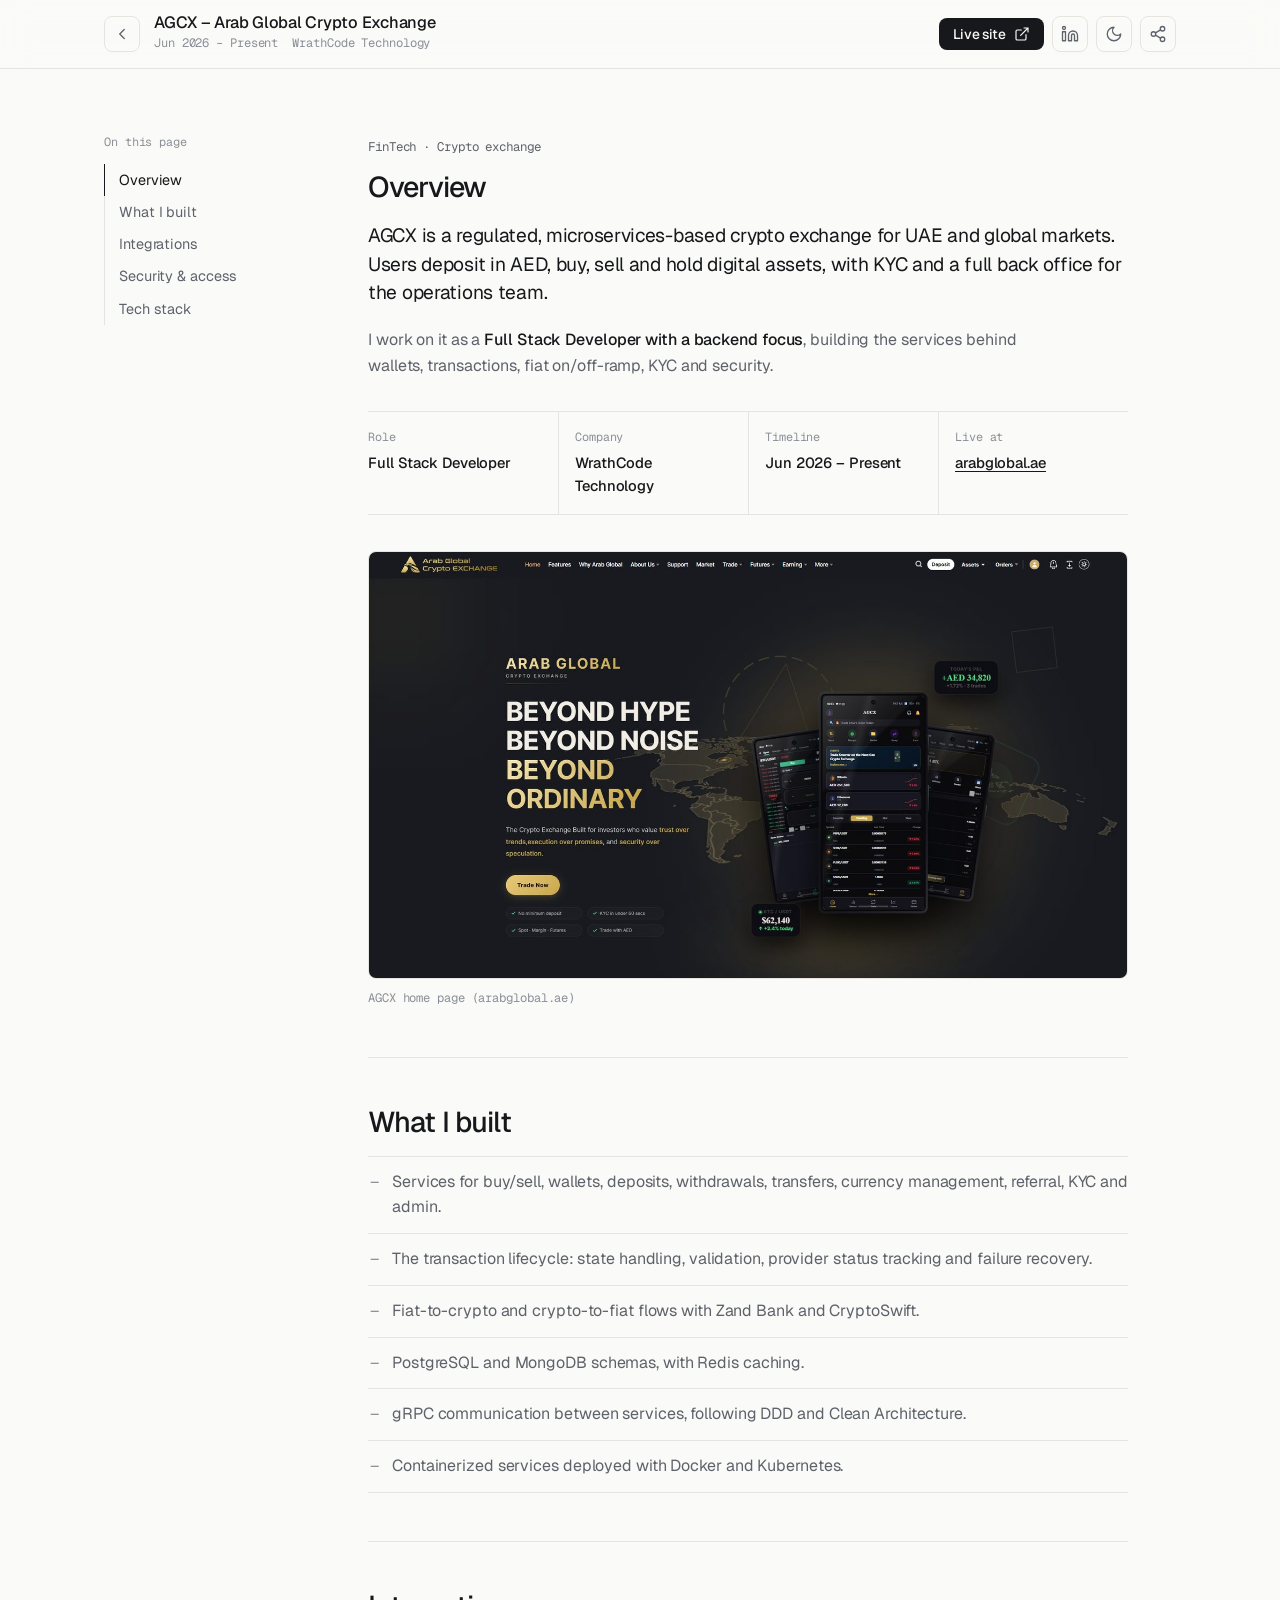
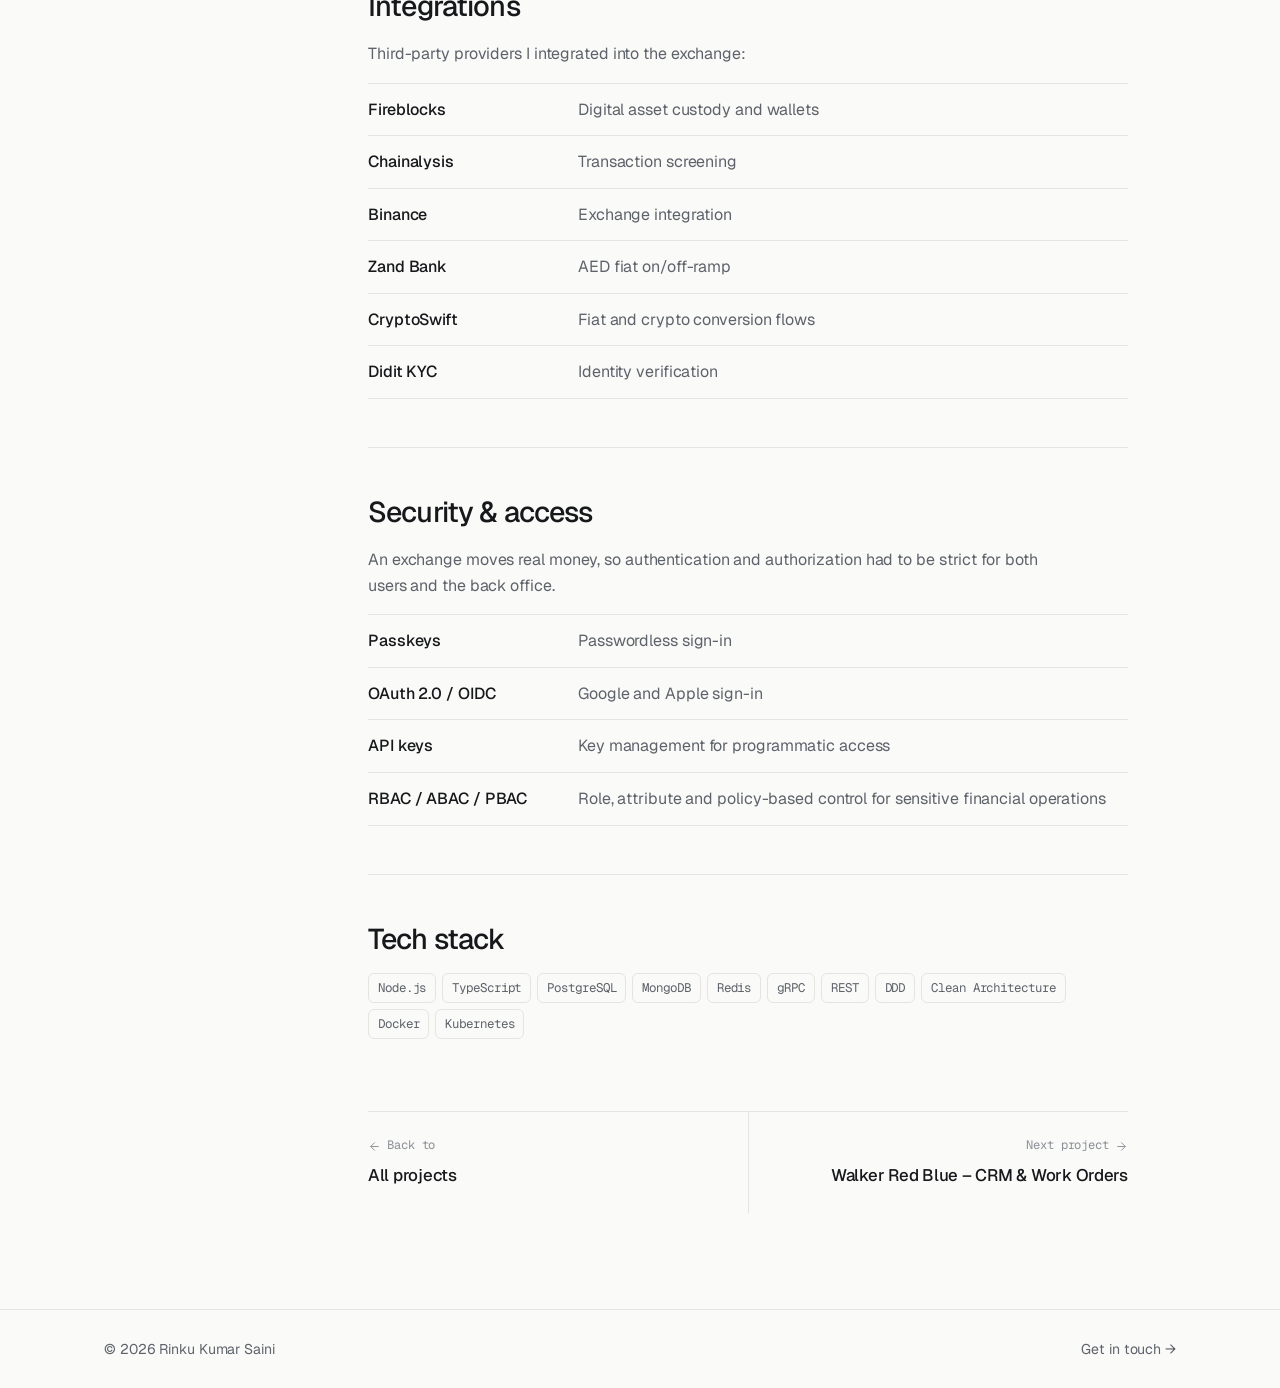
==== projects/agcx.html @ 53727153 "improved the  cards radious" ====
<!doctype html>
<html lang="en">
<head>
  <meta charset="utf-8">
  <meta name="viewport" content="width=device-width, initial-scale=1, viewport-fit=cover">
  <title>AGCX – Arab Global Crypto Exchange | Rinku Kumar Saini</title>
  <meta name="description" content="How Rinku Kumar Saini built the backend for AGCX, a regulated microservices crypto exchange: wallets, transactions, fiat on/off-ramp, KYC, Fireblocks custody and Passkeys auth.">
  <meta name="author" content="Rinku Kumar Saini">
  <link rel="canonical" href="https://mrrinkukumar2004.github.io/projects/agcx.html">
  <meta name="theme-color" content="#0D0E11">
  <meta property="og:type" content="article">
  <meta property="og:title" content="AGCX – Arab Global Crypto Exchange | Rinku Kumar Saini">
  <meta property="og:description" content="Regulated microservices crypto exchange: wallets, transactions, fiat on/off-ramp, KYC and security.">
  <meta property="og:url" content="https://mrrinkukumar2004.github.io/projects/agcx.html">
  <meta property="og:image" content="https://mrrinkukumar2004.github.io/images/agcx.jpg">
  <meta name="twitter:card" content="summary_large_image">

  <link rel="icon" href="data:image/svg+xml,%3Csvg xmlns='http://www.w3.org/2000/svg' viewBox='0 0 64 64'%3E%3Crect width='64' height='64' rx='16' fill='%23070B1A'/%3E%3Ctext x='32' y='42' font-family='Arial' font-weight='800' font-size='26' text-anchor='middle' fill='%235AA2FF'%3ERS%3C/text%3E%3C/svg%3E">
  <link rel="preconnect" href="https://fonts.googleapis.com">
  <link rel="preconnect" href="https://fonts.gstatic.com" crossorigin>
  <link href="https://fonts.googleapis.com/css2?family=Geist:wght@400;500;600&family=Geist+Mono:wght@400;500&family=Instrument+Serif:ital@0;1&display=swap" rel="stylesheet">
  <link rel="stylesheet" href="../css/style.css?v=4">
  <link rel="stylesheet" href="../css/project.css?v=4">
  <script>document.documentElement.classList.add("js");</script>
  <script src="../js/theme.js?v=4"></script>
</head>
<body>
  <svg width="0" height="0" style="position:absolute" aria-hidden="true">
    <defs>
      <symbol id="i-sun" viewBox="0 0 24 24"><circle cx="12" cy="12" r="4"/><path d="M12 2v2M12 20v2M4.93 4.93l1.41 1.41M17.66 17.66l1.41 1.41M2 12h2M20 12h2M6.34 17.66l-1.41 1.41M19.07 4.93l-1.41 1.41"/></symbol>
      <symbol id="i-moon" viewBox="0 0 24 24"><path d="M12 3a6 6 0 0 0 9 9 9 9 0 1 1-9-9Z"/></symbol>
      <symbol id="i-back" viewBox="0 0 24 24"><path d="m15 18-6-6 6-6"/></symbol>
      <symbol id="i-linkedin" viewBox="0 0 24 24"><path d="M16 8a6 6 0 0 1 6 6v7h-4v-7a2 2 0 0 0-4 0v7h-4v-7a6 6 0 0 1 6-6z"/><rect x="2" y="9" width="4" height="12"/><circle cx="4" cy="4" r="2"/></symbol>
      <symbol id="i-share" viewBox="0 0 24 24"><circle cx="18" cy="5" r="3"/><circle cx="6" cy="12" r="3"/><circle cx="18" cy="19" r="3"/><path d="m8.59 13.51 6.83 3.98M15.41 6.51l-6.82 3.98"/></symbol>
      <symbol id="i-external" viewBox="0 0 24 24"><path d="M15 3h6v6M10 14 21 3M18 13v6a2 2 0 0 1-2 2H5a2 2 0 0 1-2-2V8a2 2 0 0 1 2-2h6"/></symbol>
      <symbol id="i-calendar" viewBox="0 0 24 24"><rect x="3" y="4" width="18" height="18" rx="2"/><path d="M16 2v4M8 2v4M3 10h18"/></symbol>
      <symbol id="i-briefcase" viewBox="0 0 24 24"><rect x="2" y="7" width="20" height="14" rx="2"/><path d="M16 21V5a2 2 0 0 0-2-2h-4a2 2 0 0 0-2 2v16"/></symbol>
      <symbol id="i-check" viewBox="0 0 24 24"><circle cx="12" cy="12" r="10"/><path d="m8 12 3 3 5-6"/></symbol>
      <symbol id="i-arrow" viewBox="0 0 24 24"><path d="M5 12h14M12 5l7 7-7 7"/></symbol>
      <symbol id="i-x" viewBox="0 0 24 24"><path d="M18 6 6 18M6 6l12 12"/></symbol>
    </defs>
  </svg>

  <header class="pd-header">
    <div class="container pd-bar">
      <a class="pd-back" href="../index.html#projects" aria-label="Back to all projects"><svg class="ic"><use href="#i-back"/></svg></a>
      <div class="pd-heading">
        <h1>AGCX – Arab Global Crypto Exchange</h1>
        <p><span><svg class="ic"><use href="#i-calendar"/></svg>Jun 2026 – Present</span><span class="pd-loc"><svg class="ic"><use href="#i-briefcase"/></svg>WrathCode Technology</span></p>
      </div>
      <div class="pd-actions">
        <a class="btn btn-primary btn-sm pd-live" href="https://arabglobal.ae" target="_blank" rel="noopener">Live site <svg class="ic"><use href="#i-external"/></svg></a>
        <a class="pd-round li" href="https://www.linkedin.com/sharing/share-offsite/?url=https%3A%2F%2Fmrrinkukumar2004.github.io%2Fprojects%2Fagcx.html" target="_blank" rel="noopener" aria-label="Share on LinkedIn"><svg class="ic"><use href="#i-linkedin"/></svg></a>
        <button class="theme-btn" type="button" aria-label="Switch theme"><svg class="ic i-sun"><use href="#i-sun"/></svg><svg class="ic i-moon"><use href="#i-moon"/></svg></button>
        <button class="pd-round sh" id="share" aria-label="Share this project"><svg class="ic"><use href="#i-share"/></svg></button>
      </div>
    </div>
  </header>

  <div class="container pd-layout">
    <nav class="toc" aria-label="On this page">
      <p>On this page</p>
      <ol>
        <li><a href="#overview" class="active">Overview</a></li>
        <li><a href="#built">What I built</a></li>
        <li><a href="#integrations">Integrations</a></li>
        <li><a href="#security">Security &amp; access</a></li>
        <li><a href="#stack">Tech stack</a></li>
      </ol>
    </nav>

    <main class="pd-main">
      <section class="pd-card reveal" id="overview">
        <p class="eyebrow"><span class="eyebrow-line"></span>FinTech · Crypto exchange</p>
        <h2>Overview</h2>
        <p class="pd-lead">AGCX is a regulated, microservices-based crypto exchange for UAE and global markets. Users deposit in AED, buy, sell and hold digital assets, with KYC and a full back office for the operations team.</p>
        <p>I work on it as a <strong>Full Stack Developer with a backend focus</strong>, building the services behind wallets, transactions, fiat on/off-ramp, KYC and security.</p>
        <ul class="facts">
          <li><span>Role</span><strong>Full Stack Developer</strong></li>
          <li><span>Company</span><strong>WrathCode Technology</strong></li>
          <li><span>Timeline</span><strong>Jun 2026 – Present</strong></li>
          <li><span>Live at</span><strong><a href="https://arabglobal.ae" target="_blank" rel="noopener">arabglobal.ae</a></strong></li>
        </ul>
        <div class="gallery">
          <figure>
            <button class="shot-btn" aria-label="Enlarge screenshot"><img src="../images/agcx.jpg" alt="AGCX crypto exchange home page" loading="lazy"></button>
            <figcaption>AGCX home page (arabglobal.ae)</figcaption>
          </figure>
        </div>
      </section>

      <section class="pd-card reveal" id="built">
        <h2>What I built</h2>
        <ul class="checks">
          <li><svg class="ic"><use href="#i-check"/></svg>Services for buy/sell, wallets, deposits, withdrawals, transfers, currency management, referral, KYC and admin.</li>
          <li><svg class="ic"><use href="#i-check"/></svg>The transaction lifecycle: state handling, validation, provider status tracking and failure recovery.</li>
          <li><svg class="ic"><use href="#i-check"/></svg>Fiat-to-crypto and crypto-to-fiat flows with Zand Bank and CryptoSwift.</li>
          <li><svg class="ic"><use href="#i-check"/></svg>PostgreSQL and MongoDB schemas, with Redis caching.</li>
          <li><svg class="ic"><use href="#i-check"/></svg>gRPC communication between services, following DDD and Clean Architecture.</li>
          <li><svg class="ic"><use href="#i-check"/></svg>Containerized services deployed with Docker and Kubernetes.</li>
        </ul>
      </section>

      <section class="pd-card reveal" id="integrations">
        <h2>Integrations</h2>
        <p>Third-party providers I integrated into the exchange:</p>
        <ul class="tiles">
          <li><strong>Fireblocks</strong><span>Digital asset custody and wallets</span></li>
          <li><strong>Chainalysis</strong><span>Transaction screening</span></li>
          <li><strong>Binance</strong><span>Exchange integration</span></li>
          <li><strong>Zand Bank</strong><span>AED fiat on/off-ramp</span></li>
          <li><strong>CryptoSwift</strong><span>Fiat and crypto conversion flows</span></li>
          <li><strong>Didit KYC</strong><span>Identity verification</span></li>
        </ul>
      </section>

      <section class="pd-card reveal" id="security">
        <h2>Security &amp; access</h2>
        <p>An exchange moves real money, so authentication and authorization had to be strict for both users and the back office.</p>
        <ul class="tiles">
          <li><strong>Passkeys</strong><span>Passwordless sign-in</span></li>
          <li><strong>OAuth 2.0 / OIDC</strong><span>Google and Apple sign-in</span></li>
          <li><strong>API keys</strong><span>Key management for programmatic access</span></li>
          <li><strong>RBAC / ABAC / PBAC</strong><span>Role, attribute and policy-based control for sensitive financial operations</span></li>
        </ul>
      </section>

      <section class="pd-card reveal" id="stack">
        <h2>Tech stack</h2>
        <ul class="tags"><li>Node.js</li><li>TypeScript</li><li>PostgreSQL</li><li>MongoDB</li><li>Redis</li><li>gRPC</li><li>REST</li><li>DDD</li><li>Clean Architecture</li><li>Docker</li><li>Kubernetes</li></ul>
      </section>

      <nav class="pd-nav reveal" aria-label="More projects">
        <a href="../index.html#projects"><span><svg class="ic flip"><use href="#i-arrow"/></svg>Back to</span><strong>All projects</strong></a>
        <a class="next" href="walker.html"><span>Next project<svg class="ic"><use href="#i-arrow"/></svg></span><strong>Walker Red Blue – CRM &amp; Work Orders</strong></a>
      </nav>
    </main>
  </div>

  <footer class="pd-footer">
    <div class="container">
      <p>© <span id="year">2026</span> Rinku Kumar Saini</p>
      <a href="../index.html#contact">Get in touch →</a>
    </div>
  </footer>

  <dialog class="lightbox" id="lightbox" aria-label="Screenshot">
    <button class="m-close" id="lb-close" aria-label="Close"><svg class="ic"><use href="#i-x"/></svg></button>
    <img alt="">
    <p></p>
  </dialog>
  <div class="toast" role="status" aria-live="polite"></div>

  <script src="../js/project.js?v=4" defer></script>
</body>
</html>
---- css/style.css ----
/* Rinku Kumar Saini – portfolio styles (dark default, light via data-theme) */
:root {
  /* Palette – dark */
  --bg: #0D0E11;
  --bg-2: #111317;
  --surface: #15171C;
  --surface-2: #1B1E24;
  --line: #24272E;
  --line-strong: #353943;
  --text: #ECEDEF;
  --text-strong: #FFFFFF;
  --muted: #9A9EA8;
  --faint: #6C717C;
  --accent: #8FB0FF;
  --accent-2: var(--accent);
  --accent-glow: rgba(143, 176, 255, 0.18);
  --ok: #4ADE80;
  --placeholder: #5D626C;
  --header-bg: rgba(13, 14, 17, 0.78);
  --menu-bg: rgba(13, 14, 17, 0.97);
  --shadow: rgba(0, 0, 0, 0.45);

  /* Aliases used by the project pages */
  --card-bg: var(--surface);
  --glass: var(--surface);
  --soft: rgba(255, 255, 255, 0.025);

  /* Type */
  --font: "Geist", "Segoe UI", system-ui, -apple-system, Arial, sans-serif;
  --mono: "Geist Mono", ui-monospace, "SFMono-Regular", Consolas, monospace;
  --serif: "Instrument Serif", Georgia, "Times New Roman", serif;

  /* Shape + layout */
  --radius: 8px;
  --radius-sm: 6px;
  --container: 1120px;
  --header-h: 64px;
  --ease: cubic-bezier(.2, .7, .2, 1);
  color-scheme: dark;
}

:root[data-theme="light"] {
  --bg: #FAFAF8;
  --bg-2: #F4F4F1;
  --surface: #FFFFFF;
  --surface-2: #F3F3EF;
  --line: #E6E4DE;
  --line-strong: #D3D0C8;
  --text: #17181B;
  --text-strong: #000000;
  --muted: #5E626A;
  --faint: #8B8F97;
  --accent: #2448D8;
  --accent-glow: rgba(36, 72, 216, 0.14);
  --ok: #15803D;
  --placeholder: #A3A6AD;
  --header-bg: rgba(250, 250, 248, 0.82);
  --menu-bg: rgba(250, 250, 248, 0.98);
  --shadow: rgba(23, 24, 27, 0.08);
  --soft: rgba(23, 24, 27, 0.025);
  color-scheme: light;
}

/* ---------- Base ---------- */
*, *::before, *::after { box-sizing: border-box; }
html { scroll-behavior: smooth; scroll-padding-top: calc(var(--header-h) + 16px); -webkit-text-size-adjust: 100%; }
body {
  margin: 0; background: var(--bg); color: var(--text);
  font-family: var(--font); font-size: 16px; line-height: 1.6; letter-spacing: -0.006em;
  -webkit-font-smoothing: antialiased; -moz-osx-font-smoothing: grayscale;
  overflow-x: hidden;
}
::selection { background: var(--accent); color: var(--bg); }
img { max-width: 100%; display: block; }
a { color: inherit; text-decoration: none; }
p { margin: 0 0 1em; }
h1, h2, h3 { margin: 0; font-weight: 500; line-height: 1.15; letter-spacing: -0.025em; text-wrap: balance; }
ul, ol, dl, dd { margin: 0; padding: 0; list-style: none; }
button { font: inherit; color: inherit; }
:focus-visible { outline: 2px solid var(--accent); outline-offset: 3px; border-radius: 4px; }

.container { width: 100%; max-width: var(--container); margin-inline: auto; padding-inline: 24px; }
.ic { width: 18px; height: 18px; fill: none; stroke: currentColor; stroke-width: 1.75; stroke-linecap: round; stroke-linejoin: round; flex: none; }
.muted { color: var(--muted); }

.skip { position: absolute; left: -999px; top: 10px; z-index: 100; background: var(--text); color: var(--bg); padding: 8px 14px; border-radius: 8px; }
.skip:focus { left: 12px; }

/* Smooth colour crossfade while switching themes (class added briefly by theme.js) */
html.theme-anim, html.theme-anim *, html.theme-anim *::before, html.theme-anim *::after {
  transition: background-color .3s ease, border-color .3s ease, color .3s ease, fill .3s ease !important;
}

/* ---------- Buttons & links ---------- */
.btn {
  display: inline-flex; align-items: center; justify-content: center; gap: 8px;
  padding: 11px 18px; border-radius: var(--radius-sm); font-weight: 500; font-size: 0.94rem; line-height: 1.2;
  border: 1px solid transparent; cursor: pointer; transition: background .2s, border-color .2s, color .2s, transform .2s;
}
.btn .ic { width: 16px; height: 16px; transition: transform .25s var(--ease); }
.btn:hover .ic { transform: translateX(3px); }
.btn:active { transform: translateY(1px); }
.btn-primary { background: var(--text); color: var(--bg); }
.btn-primary:hover { background: var(--accent); color: var(--bg); }
:root[data-theme="light"] .btn-primary:hover { color: #fff; }
.btn-outline { border-color: var(--line-strong); color: var(--text); background: transparent; }
.btn-outline:hover { border-color: var(--text); }
.btn-ghost { border-color: var(--line); color: var(--muted); background: transparent; }
.btn-ghost:hover { color: var(--text); border-color: var(--line-strong); }
.btn-sm { padding: 7px 13px; font-size: 0.86rem; border-radius: 8px; }
.btn-block { width: 100%; }

/* Underlined text link with an arrow that nudges on hover */
.link-arrow, .link-plain {
  display: inline-flex; align-items: baseline; gap: 6px; font-weight: 500;
  background: linear-gradient(currentColor, currentColor) no-repeat 0 100% / 100% 1px;
  padding-bottom: 2px; transition: color .2s, background-size .3s var(--ease);
}
.link-arrow span, .link-plain span { display: inline-block; transition: transform .25s var(--ease); }
.link-arrow:hover { color: var(--accent); }
.link-arrow:hover span { transform: translateX(3px); }
.link-plain { color: var(--muted); background-size: 0 1px; }
.link-plain:hover { color: var(--text); background-size: 100% 1px; }
.link-plain:hover span { transform: translate(2px, -2px); }

/* ---------- Header ---------- */
.header {
  position: fixed; inset: 0 0 auto 0; z-index: 50;
  padding-top: env(safe-area-inset-top, 0px);
  background: transparent; border-bottom: 1px solid transparent;
  transition: background .3s, border-color .3s;
}
.header.scrolled { background: var(--header-bg); backdrop-filter: saturate(1.4) blur(14px); -webkit-backdrop-filter: saturate(1.4) blur(14px); border-bottom-color: var(--line); }
.nav { height: var(--header-h); display: flex; align-items: center; gap: 20px; }
.logo { display: flex; align-items: center; gap: 10px; margin-right: auto; font-weight: 500; font-size: 0.98rem; letter-spacing: -0.01em; }
.logo-mark {
  display: grid; place-items: center; height: 26px; padding: 0 7px; border-radius: 6px;
  font-family: var(--mono); font-size: 0.76rem; font-weight: 500; letter-spacing: 0;
  color: var(--bg); background: var(--text);
}
.nav-links { display: flex; gap: 2px; }
.nav-links a { display: block; padding: 6px 12px; border-radius: 8px; font-size: 0.92rem; color: var(--muted); transition: color .2s, background .2s; }
.nav-links a:hover { color: var(--text); }
.nav-links a.active { color: var(--text); background: var(--surface-2); }
.menu-btn { display: none; background: none; border: 1px solid var(--line); border-radius: 8px; width: 38px; height: 38px; place-items: center; cursor: pointer; }
.menu-btn .ic { width: 20px; height: 20px; }

/* Theme toggle */
.theme-btn {
  position: relative; width: 36px; height: 36px; flex: none; border-radius: 8px; display: grid; place-items: center; cursor: pointer;
  border: 1px solid var(--line); background: transparent; color: var(--muted); overflow: hidden; transition: color .2s, border-color .2s;
}
.theme-btn:hover { color: var(--text); border-color: var(--line-strong); }
.theme-btn .ic { position: absolute; width: 18px; height: 18px; transition: transform .45s var(--ease), opacity .25s; }
.theme-btn .i-moon { transform: rotate(-90deg) scale(.5); opacity: 0; }
:root[data-theme="light"] .theme-btn .i-sun { transform: rotate(90deg) scale(.5); opacity: 0; }
:root[data-theme="light"] .theme-btn .i-moon { transform: none; opacity: 1; }

/* ---------- Hero ---------- */
.hero { padding-top: calc(var(--header-h) + 88px); padding-bottom: 88px; }
.hero-grid { display: grid; grid-template-columns: minmax(0, 1fr) 340px; gap: 72px; align-items: center; }
.kicker { display: inline-flex; align-items: center; gap: 10px; margin-bottom: 28px; font-family: var(--mono); font-size: 0.8rem; color: var(--muted); letter-spacing: 0; }
.hero-title {
  font-size: clamp(2.3rem, 1.3rem + 3.4vw, 4.1rem); font-weight: 500; line-height: 1.04; letter-spacing: -0.04em;
  max-width: 17ch; margin-bottom: 28px;
}
.hero-title em { font-family: var(--serif); font-style: italic; font-weight: 400; letter-spacing: -0.01em; color: var(--accent); }
.intro { color: var(--muted); max-width: 52ch; font-size: 1.08rem; line-height: 1.6; margin-bottom: 36px; }
.actions { display: flex; flex-wrap: wrap; align-items: center; gap: 14px 28px; }

.portrait { margin: 0 12px 0 0; }
.portrait-media { position: relative; isolation: isolate; }
/* Offset outline behind the photo */
.portrait-media::before {
  content: ""; position: absolute; z-index: -1; top: 14px; left: 14px; right: -12px; bottom: -12px;
  border: 1px solid var(--line-strong); border-radius: calc(var(--radius) + 2px);
  transition: transform .6s var(--ease);
}
.portrait:hover .portrait-media::before { transform: translate(4px, 4px); }
.portrait-frame { position: relative; aspect-ratio: 4 / 5; border-radius: var(--radius); overflow: hidden; background: var(--surface-2); box-shadow: 0 24px 48px -28px var(--shadow); }
.portrait-frame::after { content: ""; position: absolute; inset: 0; border-radius: inherit; box-shadow: inset 0 0 0 1px rgba(255, 255, 255, 0.08); pointer-events: none; }
.portrait-frame img { width: 100%; height: 100%; object-fit: cover; object-position: 50% 18%; filter: saturate(0.78) contrast(1.04); transition: filter .6s var(--ease), transform 1.2s var(--ease); }
.portrait:hover .portrait-frame img { filter: saturate(1) contrast(1.02); transform: scale(1.02); }
.portrait-tag {
  position: absolute; left: 12px; right: 12px; bottom: 12px; z-index: 1;
  display: flex; justify-content: space-between; align-items: baseline; gap: 12px; padding: 10px 14px; border-radius: 6px;
  background: rgba(13, 14, 17, 0.55); backdrop-filter: blur(10px); -webkit-backdrop-filter: blur(10px);
  color: #fff; font-size: 0.86rem; border: 1px solid rgba(255, 255, 255, 0.1);
}
.portrait-tag strong { font-weight: 500; white-space: nowrap; }
.portrait-tag span { font-family: var(--mono); font-size: 0.72rem; color: rgba(255, 255, 255, 0.7); white-space: nowrap; }
.portrait figcaption { display: flex; align-items: baseline; gap: 10px; margin-top: 26px; font-size: 0.86rem; color: var(--muted); }
.portrait figcaption span { font-family: var(--mono); font-size: 0.72rem; color: var(--ok); padding: 1px 6px; border: 1px solid currentColor; border-radius: 5px; }
.photo-fallback { display: none; }
.portrait-frame.no-img .photo-fallback { display: grid; place-items: center; position: absolute; inset: 0; font-family: var(--mono); font-size: 2.2rem; color: var(--faint); }

.live-dot { position: relative; width: 7px; height: 7px; border-radius: 50%; background: var(--ok); flex: none; }
.live-dot::after { content: ""; position: absolute; inset: -3px; border-radius: 50%; border: 1px solid var(--ok); opacity: 0; animation: ping 2.4s var(--ease) infinite; }
@keyframes ping { 0% { transform: scale(.6); opacity: .7; } 80%, 100% { transform: scale(1.6); opacity: 0; } }

.facts-row { display: grid; grid-template-columns: repeat(4, 1fr); margin-top: 88px; border-top: 1px solid var(--line); }
.facts-row > div { padding: 22px 24px 0 0; }
.facts-row > div + div { padding-left: 24px; border-left: 1px solid var(--line); }
.facts-row dt { font-size: 1.7rem; font-weight: 500; letter-spacing: -0.03em; line-height: 1.1; font-variant-numeric: tabular-nums; }
.facts-row dd { margin-top: 6px; color: var(--muted); font-size: 0.88rem; line-height: 1.4; }

/* ---------- Sections ---------- */
.section { padding-block: 112px; border-top: 1px solid var(--line); }
.split { display: grid; grid-template-columns: 260px minmax(0, 1fr); gap: 48px; }
.sec-head .title { white-space: nowrap; }
.sec-head { display: flex; align-items: baseline; gap: 14px; align-self: start; position: sticky; top: calc(var(--header-h) + 32px); }
.sec-num { font-family: var(--mono); font-size: 0.8rem; color: var(--faint); }
.title { font-size: clamp(1.7rem, 1.3rem + 1.2vw, 2.3rem); font-weight: 500; letter-spacing: -0.035em; }
.sec-body { max-width: 680px; }
.sec-intro { color: var(--muted); max-width: 54ch; margin: 0; }
.split-head { align-items: end; margin-bottom: 56px; }
.split-head .sec-head { position: static; }

/* About */
.lead { font-size: clamp(1.25rem, 1.05rem + 0.6vw, 1.5rem); line-height: 1.45; letter-spacing: -0.02em; color: var(--text); margin-bottom: 1.2em; }
#about .sec-body > p:not(.lead) { color: var(--muted); }
#about strong { color: var(--text); font-weight: 500; }
.focus-list { margin-top: 44px; border-bottom: 1px solid var(--line); }
.focus-list li { display: grid; grid-template-columns: 200px 1fr; gap: 24px; padding: 14px 0; border-top: 1px solid var(--line); }
.focus-list strong { font-weight: 500; }
.focus-list span { color: var(--muted); }

/* Work */
.work {
  display: grid; border: 1px solid var(--line); border-radius: var(--radius); overflow: hidden; background: var(--surface);
  transition: border-color .3s;
}
.work:hover { border-color: var(--line-strong); }
.work-feature { grid-template-columns: 1.25fr 1fr; margin-bottom: 24px; }
.work-pair { display: grid; grid-template-columns: 1fr 1fr; gap: 24px; }
.work-img { display: block; position: relative; overflow: hidden; background: var(--surface-2); aspect-ratio: 16 / 10; }
.work-feature .work-img { aspect-ratio: auto; min-height: 340px; border-right: 1px solid var(--line); }
.work-pair .work-img { border-bottom: 1px solid var(--line); }
.work-img img { width: 100%; height: 100%; object-fit: cover; object-position: top; transition: transform 1.2s var(--ease); }
.work-feature .work-img img { position: absolute; inset: 0; }
.work:hover .work-img img { transform: scale(1.025); }
.work-body { display: flex; flex-direction: column; padding: 28px; }
.work-feature .work-body { padding: 36px; justify-content: center; }
.work-meta { font-family: var(--mono); font-size: 0.78rem; color: var(--faint); margin-bottom: 14px; }
.work h3 { font-size: 1.35rem; letter-spacing: -0.025em; margin-bottom: 12px; }
.work-feature h3 { font-size: 1.6rem; }
.work h3 a { transition: color .2s; }
.work h3 a:hover { color: var(--accent); }
.work-body > p:not(.work-meta):not(.stack) { color: var(--muted); }
.stack { font-family: var(--mono); font-size: 0.78rem; color: var(--faint); line-height: 1.7; margin: 4px 0 24px; }
.work-links { display: flex; flex-wrap: wrap; align-items: baseline; gap: 10px 22px; margin-top: auto; font-size: 0.93rem; }

/* Services */
.avail { display: inline-flex; align-items: center; gap: 10px; margin: 18px 0 0; font-family: var(--mono); font-size: 0.8rem; color: var(--ok); }
.services { display: grid; grid-template-columns: 1fr 1fr; border-top: 1px solid var(--line); }
.services > li { position: relative; padding: 30px 32px 30px 0; border-bottom: 1px solid var(--line); }
.services > li:nth-child(even) { padding-left: 32px; padding-right: 0; border-left: 1px solid var(--line); }
.svc-num { display: block; margin-bottom: 14px; font-family: var(--mono); font-size: 0.76rem; color: var(--faint); transition: color .25s; }
.services h3 { font-size: 1.2rem; letter-spacing: -0.02em; margin-bottom: 8px; }
.services p { color: var(--muted); margin: 0; max-width: 46ch; }
.services > li:not(.svc-cta):hover .svc-num { color: var(--accent); }
.svc-cta { display: flex; flex-direction: column; align-items: flex-start; }
.svc-cta h3 { font-family: var(--serif); font-style: italic; font-weight: 400; font-size: 1.7rem; letter-spacing: -0.01em; margin-top: 2px; }
.svc-cta p { margin-bottom: 20px; }

.process { margin-top: 64px; }
.process-label { font-family: var(--mono); font-size: 0.78rem; color: var(--faint); margin-bottom: 16px; }
.process ol { display: grid; grid-template-columns: repeat(4, 1fr); gap: 0; counter-reset: none; }
.process li { padding: 20px 24px 0 0; border-top: 1px solid var(--line-strong); color: var(--muted); font-size: 0.92rem; line-height: 1.55; }
.process li + li { padding-left: 24px; }
.process li span { display: block; font-family: var(--mono); font-size: 0.76rem; color: var(--faint); margin-bottom: 10px; }
.process li strong { display: block; color: var(--text); font-weight: 500; font-size: 1rem; margin-bottom: 4px; }

/* Skills */
.skill-table { margin-top: 40px; border-bottom: 1px solid var(--line); }
.skill-table > div { display: grid; grid-template-columns: 200px 1fr; gap: 24px; padding: 18px 0; border-top: 1px solid var(--line); }
.skill-table dt { font-family: var(--mono); font-size: 0.8rem; color: var(--muted); padding-top: 3px; }
.inline { display: flex; flex-wrap: wrap; row-gap: 4px; }
.inline li { white-space: nowrap; }
.inline li:not(:last-child)::after { content: ","; margin-right: 0.45em; color: var(--faint); }

/* Experience */
.xp { border-bottom: 1px solid var(--line); }
.xp > li { display: grid; grid-template-columns: 170px 1fr; gap: 24px; padding: 30px 0; border-top: 1px solid var(--line); }
.xp > li:first-child { border-top: 0; padding-top: 4px; }
.xp-when { margin: 0; font-family: var(--mono); font-size: 0.8rem; color: var(--muted); line-height: 1.9; }
.xp-now { display: flex; align-items: center; gap: 8px; color: var(--ok); }
.xp h3 { font-size: 1.15rem; letter-spacing: -0.02em; }
.xp .at { color: var(--muted); }
.xp-where { margin: 4px 0 0; color: var(--faint); font-size: 0.9rem; }
.dash { margin-top: 16px; }
.dash li { position: relative; padding-left: 20px; color: var(--muted); margin-bottom: 8px; line-height: 1.55; }
.dash li::before { content: "–"; position: absolute; left: 0; color: var(--faint); }

/* Contact */
.contact-lead { font-size: clamp(1.6rem, 1.2rem + 1.4vw, 2.4rem); font-weight: 500; line-height: 1.15; letter-spacing: -0.035em; max-width: 20ch; margin-bottom: 28px; }
.email-row { display: flex; align-items: center; flex-wrap: wrap; gap: 12px 16px; margin-bottom: 10px; }
.email {
  font-size: clamp(1.1rem, 0.95rem + 0.6vw, 1.4rem); font-weight: 500; letter-spacing: -0.02em;
  background: linear-gradient(var(--accent), var(--accent)) no-repeat 0 100% / 100% 1px; padding-bottom: 2px; transition: color .2s;
}
.email:hover { color: var(--accent); }
.copy {
  display: inline-flex; align-items: center; gap: 6px; height: 30px; padding: 0 10px; border-radius: 5px;
  border: 1px solid var(--line); background: transparent; color: var(--muted); font-size: 0.8rem; cursor: pointer; transition: color .2s, border-color .2s;
}
.copy:hover { color: var(--text); border-color: var(--line-strong); }
.copy .ic { width: 14px; height: 14px; }
.copy.done { color: var(--ok); border-color: var(--ok); }
.muted-note { color: var(--muted); font-size: 0.93rem; }
.muted-note a { color: var(--text); background: linear-gradient(currentColor, currentColor) no-repeat 0 100% / 100% 1px; }

.contact-grid { display: grid; grid-template-columns: minmax(0, 1fr) 200px; gap: 48px; margin-top: 48px; padding-top: 40px; border-top: 1px solid var(--line); }
.form { display: grid; gap: 18px; }
.field { display: grid; gap: 7px; }
.field label { font-size: 0.86rem; color: var(--muted); }
.field input, .field textarea {
  width: 100%; padding: 11px 13px; border-radius: var(--radius-sm); border: 1px solid var(--line);
  background: var(--surface); color: var(--text); font: inherit; font-size: 0.95rem; resize: vertical;
  transition: border-color .2s, box-shadow .2s;
}
.field input::placeholder, .field textarea::placeholder { color: var(--placeholder); }
.field input:hover, .field textarea:hover { border-color: var(--line-strong); }
.field input:focus, .field textarea:focus { outline: none; border-color: var(--accent); box-shadow: 0 0 0 3px var(--accent-glow); }
.field.invalid input, .field.invalid textarea { border-color: #E5484D; }
.form-foot { display: flex; align-items: center; flex-wrap: wrap; gap: 12px 18px; }
.form-status { margin: 0; font-size: 0.88rem; color: var(--muted); }
.form-status.ok { color: var(--ok); }
.form-status.err { color: #E5484D; }
.elsewhere .label { font-family: var(--mono); font-size: 0.76rem; color: var(--faint); margin-bottom: 10px; }
.elsewhere ul { margin-bottom: 32px; }
.elsewhere li a { display: flex; justify-content: space-between; padding: 7px 0; border-bottom: 1px solid var(--line); color: var(--text); transition: color .2s; }
.elsewhere li a:hover { color: var(--accent); }
.elsewhere li a span { color: var(--faint); transition: transform .25s var(--ease), color .2s; }
.elsewhere li a:hover span { color: var(--accent); transform: translate(2px, -2px); }

/* Footer */
.footer { border-top: 1px solid var(--line); padding-block: 28px; padding-bottom: calc(28px + env(safe-area-inset-bottom, 0px)); font-size: 0.88rem; }
.footer-row { display: flex; justify-content: space-between; align-items: baseline; gap: 12px 24px; flex-wrap: wrap; }
.footer p { margin: 0; }

/* ---------- Shared bits used by project pages ---------- */
.eyebrow { display: inline-flex; align-items: center; gap: 8px; margin-bottom: 14px; font-family: var(--mono); font-size: 0.78rem; color: var(--faint); }
.eyebrow-line { display: none; }
.grad { color: var(--text); }
.tags { display: flex; flex-wrap: wrap; gap: 6px; }
.tags li { font-family: var(--mono); font-size: 0.78rem; padding: 4px 9px; border-radius: 6px; border: 1px solid var(--line); color: var(--muted); }

@keyframes pop { from { opacity: 0; transform: translateY(8px) scale(0.99); } }
.m-close { position: absolute; top: 12px; right: 12px; z-index: 2; width: 34px; height: 34px; border-radius: 8px; border: 1px solid var(--line); background: var(--surface); color: var(--text); cursor: pointer; display: grid; place-items: center; }

/* ---------- Reveal on scroll (JS only, so content never stays hidden) ---------- */
.js .reveal { opacity: 0; transform: translateY(14px); transition: opacity .8s var(--ease), transform .8s var(--ease); }
.js .reveal.in { opacity: 1; transform: none; }
.js .hero .reveal:nth-child(2) { transition-delay: .08s; }
.js .hero .reveal:nth-child(3) { transition-delay: .16s; }
.js .hero .reveal:nth-child(4) { transition-delay: .24s; }
.js .portrait.reveal { transition-delay: .2s; }
.js .work-pair .reveal:nth-child(2) { transition-delay: .1s; }

/* ---------- Responsive ---------- */
@media (max-width: 960px) {
  .split { grid-template-columns: 1fr; gap: 28px; }
  .sec-head { position: static; }
  .split-head { margin-bottom: 36px; }
  .work-feature { grid-template-columns: 1fr; }
  .work-feature .work-img { min-height: 0; aspect-ratio: 16 / 10; border-right: 0; border-bottom: 1px solid var(--line); }
  .work-feature .work-img img { position: static; }
  .work-feature .work-body { padding: 28px; }
}
@media (max-width: 860px) {
  .hero { padding-top: calc(var(--header-h) + 56px); }
  .hero-grid { grid-template-columns: 1fr; gap: 48px; }
  .portrait { max-width: none; margin-right: 12px; }
  .portrait-frame { aspect-ratio: 1 / 1; }
  .portrait-frame img { object-position: 50% 22%; }
  .facts-row { grid-template-columns: 1fr 1fr; margin-top: 64px; }
  .facts-row > div:nth-child(3) { padding-left: 0; border-left: 0; }
  .facts-row > div:nth-child(n+3) { margin-top: 22px; padding-top: 22px; border-top: 1px solid var(--line); }
  .work-pair { grid-template-columns: 1fr; }
  .services { grid-template-columns: 1fr; }
  .services > li, .services > li:nth-child(even) { padding: 26px 0; border-left: 0; }
  .process ol { grid-template-columns: 1fr 1fr; row-gap: 28px; }
  .process li:nth-child(3) { padding-left: 0; }
  .contact-grid { grid-template-columns: 1fr; }
  .nav-cta { display: none; }
  .menu-btn { display: grid; }
  .nav-links {
    position: absolute; top: calc(var(--header-h) + env(safe-area-inset-top, 0px)); left: 0; right: 0;
    flex-direction: column; gap: 0; padding: 8px 24px 20px;
    background: var(--menu-bg); backdrop-filter: blur(14px); border-bottom: 1px solid var(--line);
    transform: translateY(-8px); opacity: 0; pointer-events: none; transition: opacity .2s, transform .2s;
  }
  .nav-links.open { transform: none; opacity: 1; pointer-events: auto; }
  .nav-links a { padding: 14px 0; font-size: 1.05rem; border-radius: 0; border-bottom: 1px solid var(--line); }
  .nav-links a.active { background: none; }
  .header.menu-open { background: var(--menu-bg); border-bottom-color: var(--line); }
}
@media (max-width: 640px) {
  .container { padding-inline: 20px; }
  .section { padding-block: 80px; }
  .logo-name { display: none; }
  .facts-row dt { font-size: 1.45rem; }
  .facts-row > div { padding-right: 12px; }
  .facts-row > div + div { padding-left: 14px; }
  .focus-list li, .skill-table > div, .xp > li { grid-template-columns: 1fr; gap: 6px; }
  .xp-when { line-height: 1.6; }
  .process ol { grid-template-columns: 1fr; row-gap: 22px; }
  .process li, .process li + li { padding-left: 0; padding-right: 0; }
  .xp-now { display: inline-flex; margin-left: 10px; }
  .work-body, .work-feature .work-body { padding: 22px; }
}

@media (prefers-reduced-motion: reduce) {
  html { scroll-behavior: auto; }
  *, *::before, *::after { animation: none !important; transition: none !important; }
  .js .reveal { opacity: 1; transform: none; }
}
---- css/project.css ----
/* Project case-study pages, built on top of style.css */

/* ---------- Sticky page header ---------- */
.pd-header {
  position: sticky; top: 0; z-index: 50;
  padding-top: env(safe-area-inset-top, 0px);
  background: var(--header-bg); backdrop-filter: saturate(1.4) blur(14px); -webkit-backdrop-filter: saturate(1.4) blur(14px);
  border-bottom: 1px solid var(--line);
}
.pd-bar { display: flex; align-items: center; gap: 14px; min-height: 68px; padding-block: 10px; }
.pd-back, .pd-round {
  width: 36px; height: 36px; flex: none; border-radius: 8px; display: grid; place-items: center; cursor: pointer;
  border: 1px solid var(--line); background: transparent; color: var(--muted);
  transition: color .2s, border-color .2s;
}
.pd-back:hover, .pd-round:hover { color: var(--text); border-color: var(--line-strong); }
.pd-back .ic { transition: transform .25s var(--ease); }
.pd-back:hover .ic { transform: translateX(-2px); }
.pd-heading { flex: 1; min-width: 0; }
.pd-heading h1 { font-size: 1.02rem; font-weight: 500; letter-spacing: -0.015em; white-space: nowrap; overflow: hidden; text-overflow: ellipsis; }
.pd-heading p { margin: 1px 0 0; color: var(--faint); font-family: var(--mono); font-size: 0.76rem; display: flex; flex-wrap: wrap; gap: 2px 14px; }
.pd-heading p span { display: inline-flex; align-items: center; gap: 6px; }
.pd-heading .ic { display: none; }
.pd-actions { display: flex; align-items: center; gap: 8px; }

/* ---------- Layout: contents rail + article ---------- */
.pd-layout { display: grid; grid-template-columns: 200px minmax(0, 1fr); gap: 64px; padding-block: 64px 96px; align-items: start; }
.toc { position: sticky; top: 108px; }
.toc p { margin: 0 0 12px; font-family: var(--mono); font-size: 0.74rem; color: var(--faint); }
.toc ol { margin: 0; padding: 0; list-style: none; border-left: 1px solid var(--line); }
.toc a {
  display: block; margin-left: -1px; padding: 6px 14px; border-left: 1px solid transparent;
  color: var(--muted); font-size: 0.9rem; line-height: 1.4; transition: color .2s, border-color .2s;
}
.toc a:hover { color: var(--text); }
.toc a.active { color: var(--text); border-left-color: var(--text); }

.pd-main { min-width: 0; max-width: 760px; }
.pd-card { padding-block: 48px; border-top: 1px solid var(--line); scroll-margin-top: 96px; }
.pd-card:first-child { padding-top: 0; border-top: 0; }
.pd-card h2 { font-size: clamp(1.4rem, 1.15rem + 0.8vw, 1.8rem); font-weight: 500; letter-spacing: -0.03em; margin-bottom: 18px; }
.pd-card h3 { font-size: 1.02rem; margin: 24px 0 12px; }
.pd-card p { color: var(--muted); max-width: 64ch; }
.pd-card p strong { color: var(--text); font-weight: 500; }
.pd-card a:not(.btn) { color: var(--text); background: linear-gradient(currentColor, currentColor) no-repeat 0 100% / 100% 1px; }
.pd-card a:not(.btn):hover { color: var(--accent); }
.pd-lead { font-size: 1.2rem; line-height: 1.5; letter-spacing: -0.015em; color: var(--text) !important; }

/* At-a-glance facts */
.facts { display: grid; grid-template-columns: repeat(4, 1fr); margin: 32px 0 8px; border-top: 1px solid var(--line); border-bottom: 1px solid var(--line); }
.facts li { padding: 16px 16px 16px 0; min-width: 0; }
.facts li + li { padding-left: 16px; border-left: 1px solid var(--line); }
.facts span { display: block; font-family: var(--mono); font-size: 0.74rem; color: var(--faint); }
.facts strong { display: block; margin-top: 4px; font-size: 0.92rem; font-weight: 500; overflow-wrap: anywhere; }

/* Screenshot figures (click to enlarge) */
.gallery { display: grid; grid-template-columns: repeat(auto-fit, minmax(260px, 1fr)); gap: 20px; margin-top: 36px; }
.gallery figure { margin: 0; }
.shot-btn {
  display: block; width: 100%; padding: 0; border: 1px solid var(--line); border-radius: var(--radius); overflow: hidden; cursor: zoom-in;
  background: var(--surface-2); transition: border-color .3s;
}
.shot-btn img { width: 100%; aspect-ratio: 16 / 9; object-fit: cover; object-position: top; transition: transform 1.2s var(--ease); }
.shot-btn:hover { border-color: var(--line-strong); }
.shot-btn:hover img { transform: scale(1.02); }
.gallery figcaption { margin-top: 10px; font-family: var(--mono); color: var(--faint); font-size: 0.76rem; }

/* "What I built" list */
.checks { border-bottom: 1px solid var(--line); }
.checks li { position: relative; padding: 13px 0 13px 24px; border-top: 1px solid var(--line); color: var(--muted); line-height: 1.55; }
.checks li::before { content: "–"; position: absolute; left: 2px; top: 13px; color: var(--faint); }
.checks .ic { display: none; }

/* Integrations / security: name + note rows */
.tiles { border-bottom: 1px solid var(--line); margin-top: 8px; }
.tiles li { display: grid; grid-template-columns: 190px 1fr; gap: 20px; padding: 13px 0; border-top: 1px solid var(--line); }
.tiles strong { font-weight: 500; }
.tiles span { color: var(--muted); }

/* Highlight numbers */
.metrics { display: grid; grid-template-columns: repeat(auto-fit, minmax(150px, 1fr)); border-top: 1px solid var(--line); }
.metrics li { padding: 20px 16px 0 0; }
.metrics li + li { padding-left: 16px; border-left: 1px solid var(--line); }
.metrics strong { display: block; font-size: 1.8rem; font-weight: 500; letter-spacing: -0.03em; line-height: 1.1; }
.metrics span { display: block; margin-top: 6px; color: var(--muted); font-size: 0.88rem; }

/* Prev / next project */
.pd-nav { display: grid; grid-template-columns: 1fr 1fr; gap: 0; margin-top: 24px; border-top: 1px solid var(--line); }
.pd-nav a { display: grid; gap: 6px; padding: 24px 0; transition: color .2s; }
.pd-nav a + a { padding-left: 24px; border-left: 1px solid var(--line); }
.pd-nav span { font-family: var(--mono); color: var(--faint); font-size: 0.76rem; display: inline-flex; align-items: center; gap: 6px; }
.pd-nav strong { font-size: 1.05rem; font-weight: 500; letter-spacing: -0.015em; }
.pd-nav a:hover strong { color: var(--accent); }
.pd-nav .next { text-align: right; justify-items: end; }
.pd-nav .ic { width: 13px; height: 13px; }
.flip { transform: scaleX(-1); }

.pd-footer { border-top: 1px solid var(--line); padding-block: 28px; padding-bottom: calc(28px + env(safe-area-inset-bottom, 0px)); color: var(--muted); font-size: 0.88rem; }
.pd-footer .container { display: flex; justify-content: space-between; gap: 12px; flex-wrap: wrap; }
.pd-footer p { margin: 0; }
.pd-footer a:hover { color: var(--text); }

/* Toast + lightbox */
.toast {
  position: fixed; left: 50%; bottom: calc(24px + env(safe-area-inset-bottom, 0px)); z-index: 70; padding: 9px 16px; border-radius: 8px;
  background: var(--text); color: var(--bg); font-size: 0.88rem; font-weight: 500;
  transform: translate(-50%, 12px); opacity: 0; pointer-events: none; transition: opacity .2s, transform .2s;
}
.toast.show { opacity: 1; transform: translate(-50%, 0); }
.lightbox { width: min(1100px, calc(100% - 32px)); max-height: calc(100% - 32px); padding: 0; border: 1px solid var(--line); border-radius: var(--radius); background: var(--surface); color: var(--text); overflow: hidden; }
.lightbox::backdrop { background: rgba(0, 0, 0, 0.78); }
.lightbox[open] { animation: pop .22s var(--ease); }
.lightbox img { width: 100%; max-height: calc(100vh - 120px); object-fit: contain; background: var(--surface-2); }
.lightbox p { margin: 0; padding: 12px 16px; font-family: var(--mono); color: var(--faint); font-size: 0.76rem; }

/* ---------- Responsive ---------- */
@media (max-width: 900px) {
  .pd-layout { grid-template-columns: minmax(0, 1fr); gap: 32px; padding-top: 0; }
  .toc { min-width: 0; }
  .toc { top: calc(68px + env(safe-area-inset-top, 0px)); z-index: 40; margin-inline: -24px; padding: 10px 24px; background: var(--menu-bg); border-bottom: 1px solid var(--line); }
  .toc p { display: none; }
  .toc ol { display: flex; gap: 4px; overflow-x: auto; border-left: 0; scrollbar-width: none; }
  .toc ol::-webkit-scrollbar { display: none; }
  .toc a { margin: 0; white-space: nowrap; padding: 6px 12px; border: 0; border-radius: 8px; font-size: 0.86rem; }
  .toc a.active { background: var(--surface-2); }
  .pd-card { scroll-margin-top: 130px; }
  .facts { grid-template-columns: 1fr 1fr; }
  .facts li:nth-child(3) { padding-left: 0; border-left: 0; }
  .facts li:nth-child(n+3) { border-top: 1px solid var(--line); }
  .pd-live { display: none; }
}
@media (max-width: 640px) {
  .toc { margin-inline: -20px; padding-inline: 20px; }
  .pd-heading p .pd-loc { display: none; }
  .tiles li { grid-template-columns: 1fr; gap: 2px; }
  .pd-nav { grid-template-columns: 1fr; }
  .pd-nav a + a { padding-left: 0; border-left: 0; border-top: 1px solid var(--line); }
}
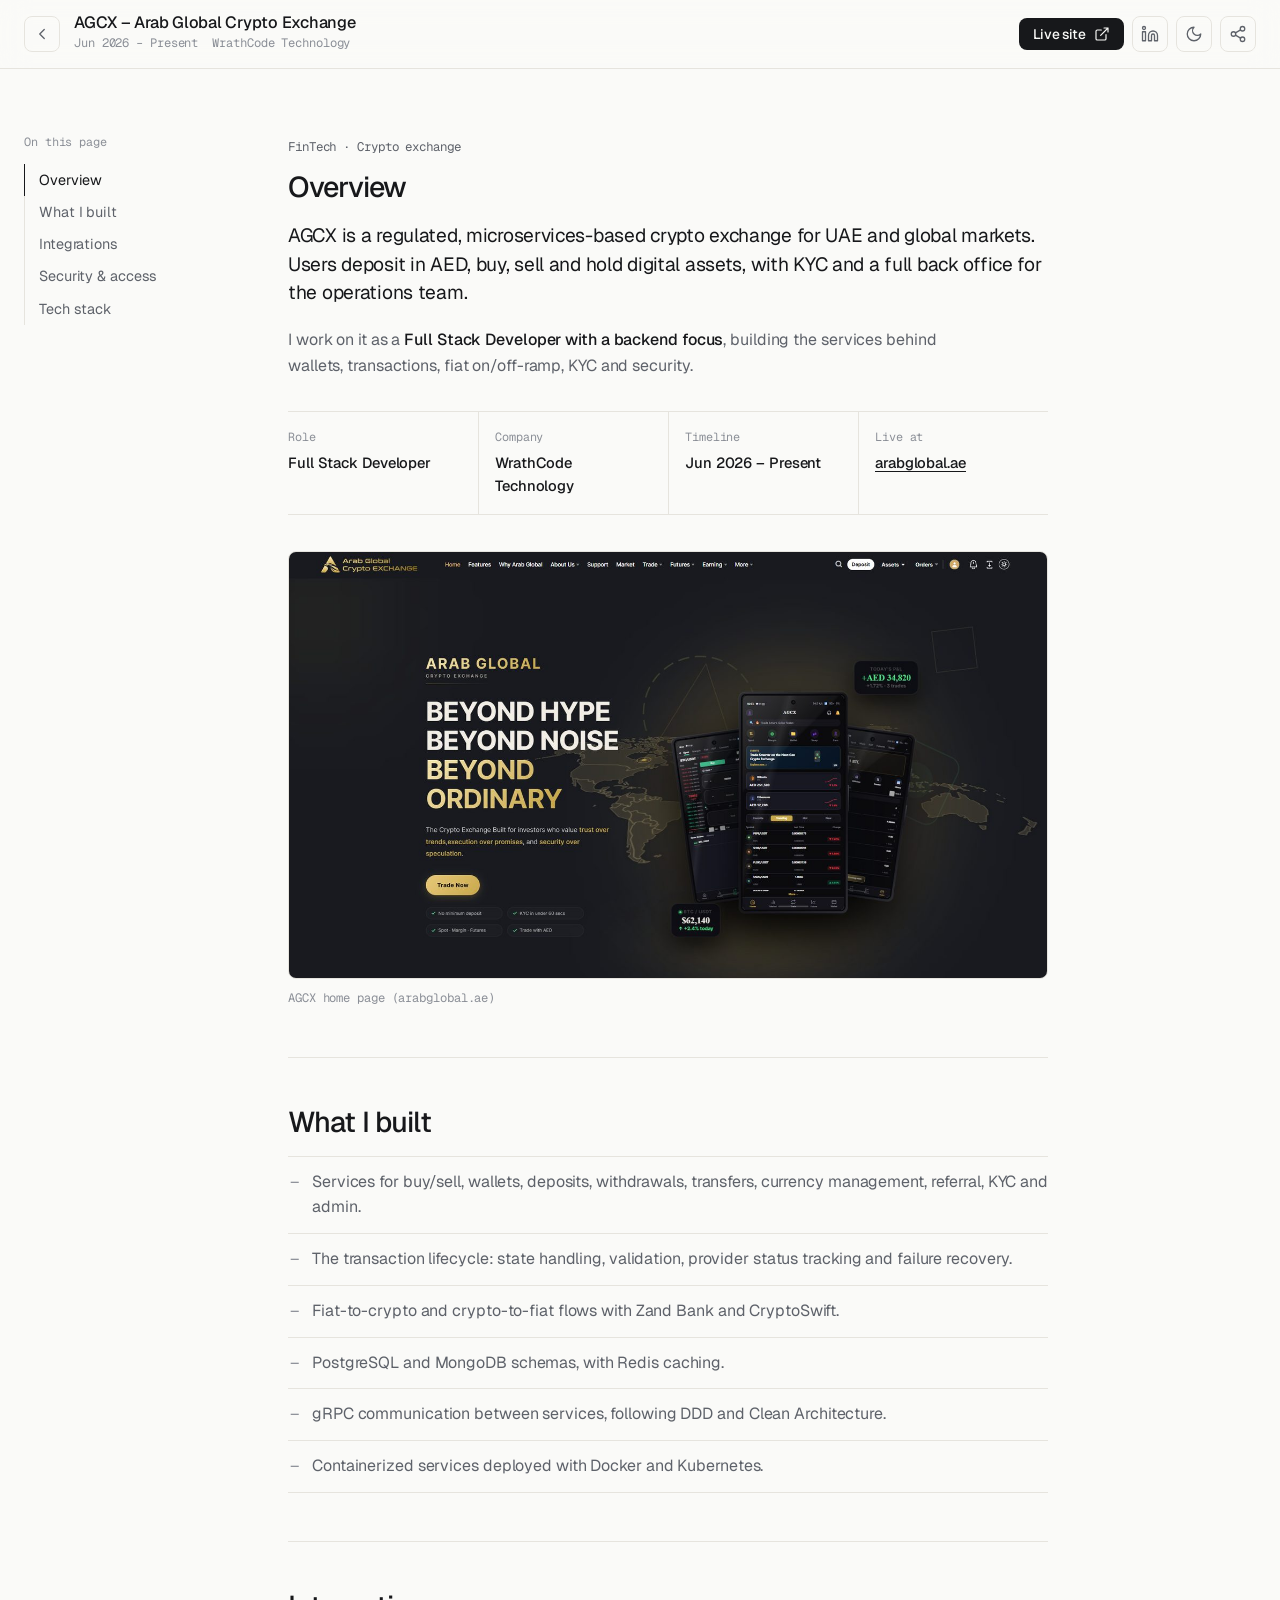
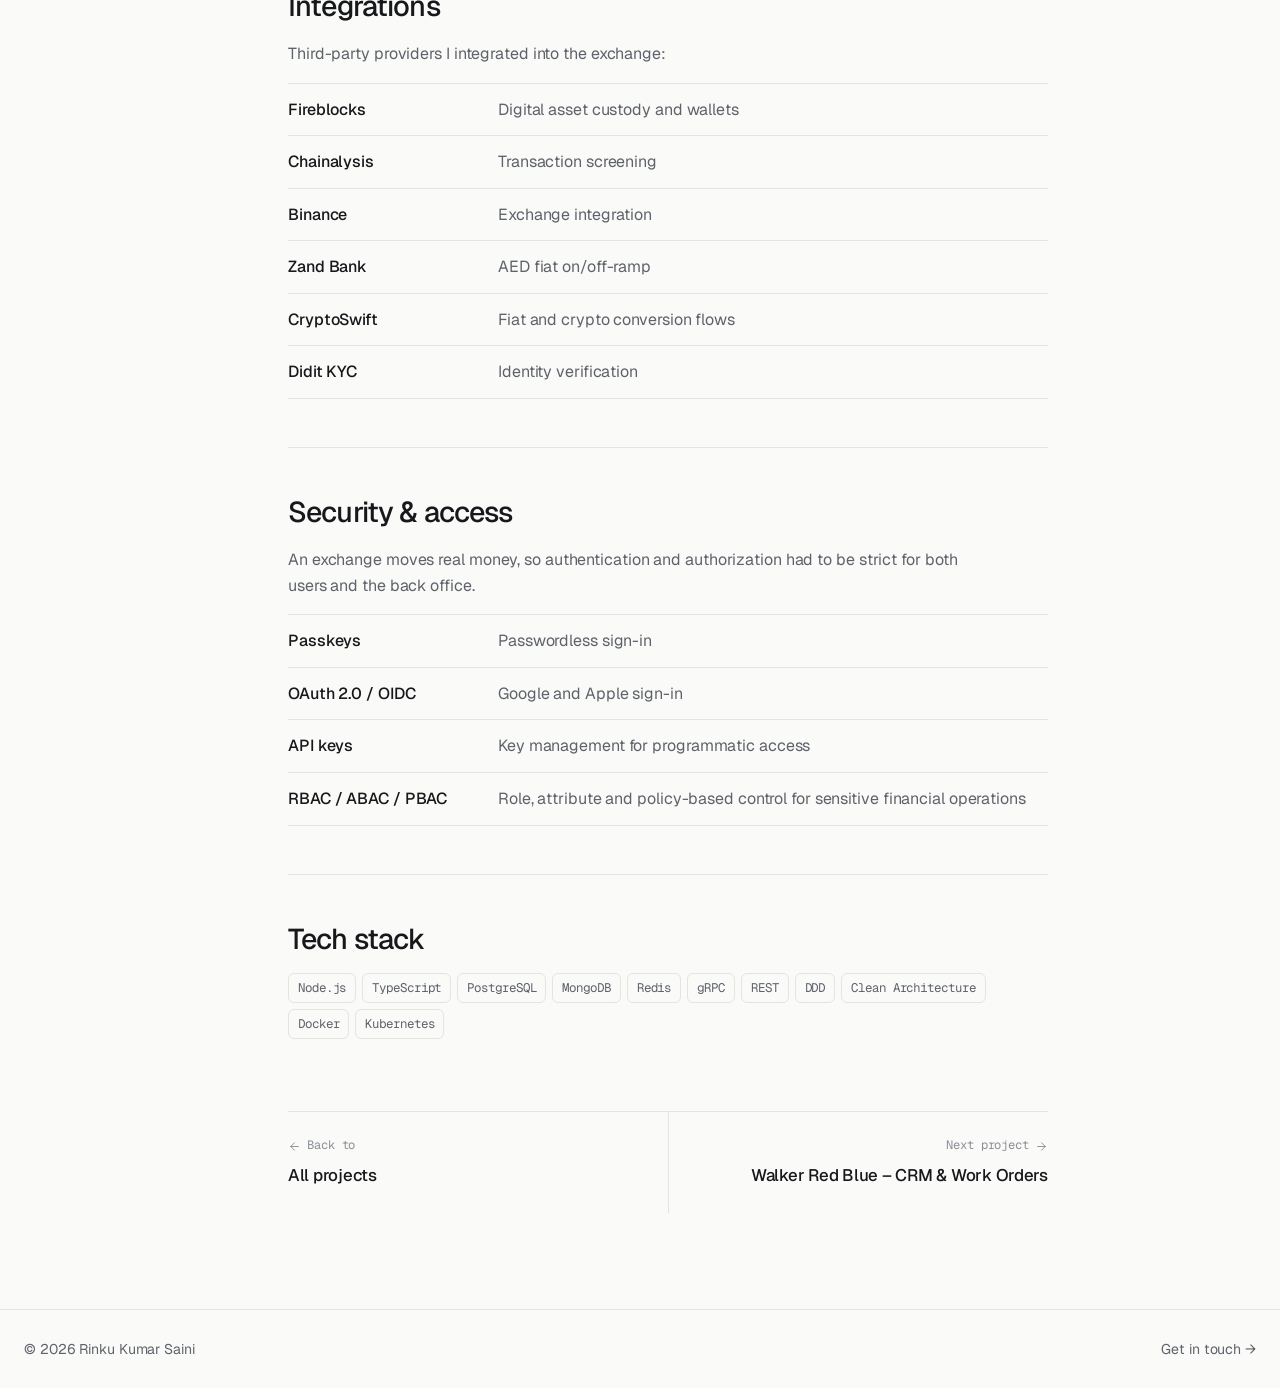
==== commit 0800a71f: "Update styles and enhance tech stack display in portfolio" ====
--- a/projects/agcx.html
+++ b/projects/agcx.html
@@ -1,28 +1,28 @@
 <!doctype html>
-<html lang="en">
+<html lang="en" data-theme="light">
 <head>
   <meta charset="utf-8">
   <meta name="viewport" content="width=device-width, initial-scale=1, viewport-fit=cover">
   <title>AGCX – Arab Global Crypto Exchange | Rinku Kumar Saini</title>
   <meta name="description" content="How Rinku Kumar Saini built the backend for AGCX, a regulated microservices crypto exchange: wallets, transactions, fiat on/off-ramp, KYC, Fireblocks custody and Passkeys auth.">
   <meta name="author" content="Rinku Kumar Saini">
-  <link rel="canonical" href="https://mrrinkukumar2004.github.io/projects/agcx.html">
-  <meta name="theme-color" content="#0D0E11">
+  <link rel="canonical" href="https://rinku-kumar-saini-portfolio.vercel.app/projects/agcx.html">
+  <meta name="theme-color" content="#FAFAF8">
   <meta property="og:type" content="article">
   <meta property="og:title" content="AGCX – Arab Global Crypto Exchange | Rinku Kumar Saini">
   <meta property="og:description" content="Regulated microservices crypto exchange: wallets, transactions, fiat on/off-ramp, KYC and security.">
-  <meta property="og:url" content="https://mrrinkukumar2004.github.io/projects/agcx.html">
-  <meta property="og:image" content="https://mrrinkukumar2004.github.io/images/agcx.jpg">
+  <meta property="og:url" content="https://rinku-kumar-saini-portfolio.vercel.app/projects/agcx.html">
+  <meta property="og:image" content="https://rinku-kumar-saini-portfolio.vercel.app/images/agcx.jpg">
   <meta name="twitter:card" content="summary_large_image">
 
   <link rel="icon" href="data:image/svg+xml,%3Csvg xmlns='http://www.w3.org/2000/svg' viewBox='0 0 64 64'%3E%3Crect width='64' height='64' rx='16' fill='%23070B1A'/%3E%3Ctext x='32' y='42' font-family='Arial' font-weight='800' font-size='26' text-anchor='middle' fill='%235AA2FF'%3ERS%3C/text%3E%3C/svg%3E">
   <link rel="preconnect" href="https://fonts.googleapis.com">
   <link rel="preconnect" href="https://fonts.gstatic.com" crossorigin>
   <link href="https://fonts.googleapis.com/css2?family=Geist:wght@400;500;600&family=Geist+Mono:wght@400;500&family=Instrument+Serif:ital@0;1&display=swap" rel="stylesheet">
-  <link rel="stylesheet" href="../css/style.css?v=4">
-  <link rel="stylesheet" href="../css/project.css?v=4">
+  <link rel="stylesheet" href="../css/style.css?v=18">
+  <link rel="stylesheet" href="../css/project.css?v=18">
   <script>document.documentElement.classList.add("js");</script>
-  <script src="../js/theme.js?v=4"></script>
+  <script src="../js/theme.js?v=18"></script>
 </head>
 <body>
   <svg width="0" height="0" style="position:absolute" aria-hidden="true">
@@ -50,7 +50,7 @@
       </div>
       <div class="pd-actions">
         <a class="btn btn-primary btn-sm pd-live" href="https://arabglobal.ae" target="_blank" rel="noopener">Live site <svg class="ic"><use href="#i-external"/></svg></a>
-        <a class="pd-round li" href="https://www.linkedin.com/sharing/share-offsite/?url=https%3A%2F%2Fmrrinkukumar2004.github.io%2Fprojects%2Fagcx.html" target="_blank" rel="noopener" aria-label="Share on LinkedIn"><svg class="ic"><use href="#i-linkedin"/></svg></a>
+        <a class="pd-round li" href="https://www.linkedin.com/sharing/share-offsite/?url=https%3A%2F%2Frinku-kumar-saini-portfolio.vercel.app%2Fprojects%2Fagcx.html" target="_blank" rel="noopener" aria-label="Share on LinkedIn"><svg class="ic"><use href="#i-linkedin"/></svg></a>
         <button class="theme-btn" type="button" aria-label="Switch theme"><svg class="ic i-sun"><use href="#i-sun"/></svg><svg class="ic i-moon"><use href="#i-moon"/></svg></button>
         <button class="pd-round sh" id="share" aria-label="Share this project"><svg class="ic"><use href="#i-share"/></svg></button>
       </div>
@@ -151,6 +151,6 @@
   </dialog>
   <div class="toast" role="status" aria-live="polite"></div>
 
-  <script src="../js/project.js?v=4" defer></script>
+  <script src="../js/project.js?v=18" defer></script>
 </body>
 </html>
--- a/css/style.css
+++ b/css/style.css
@@ -19,6 +19,7 @@
   --header-bg: rgba(13, 14, 17, 0.78);
   --menu-bg: rgba(13, 14, 17, 0.97);
   --shadow: rgba(0, 0, 0, 0.45);
+  --btn-hover: #FFFFFF;
 
   /* Aliases used by the project pages */
   --card-bg: var(--surface);
@@ -33,7 +34,7 @@
   /* Shape + layout */
   --radius: 8px;
   --radius-sm: 6px;
-  --container: 1120px;
+  --container: 1280px;
   --header-h: 64px;
   --ease: cubic-bezier(.2, .7, .2, 1);
   color-scheme: dark;
@@ -57,6 +58,7 @@
   --header-bg: rgba(250, 250, 248, 0.82);
   --menu-bg: rgba(250, 250, 248, 0.98);
   --shadow: rgba(23, 24, 27, 0.08);
+  --btn-hover: #33353B;
   --soft: rgba(23, 24, 27, 0.025);
   color-scheme: light;
 }
@@ -101,8 +103,7 @@
 .btn:hover .ic { transform: translateX(3px); }
 .btn:active { transform: translateY(1px); }
 .btn-primary { background: var(--text); color: var(--bg); }
-.btn-primary:hover { background: var(--accent); color: var(--bg); }
-:root[data-theme="light"] .btn-primary:hover { color: #fff; }
+.btn-primary:hover { background: var(--btn-hover); }
 .btn-outline { border-color: var(--line-strong); color: var(--text); background: transparent; }
 .btn-outline:hover { border-color: var(--text); }
 .btn-ghost { border-color: var(--line); color: var(--muted); background: transparent; }
@@ -156,53 +157,159 @@
 :root[data-theme="light"] .theme-btn .i-sun { transform: rotate(90deg) scale(.5); opacity: 0; }
 :root[data-theme="light"] .theme-btn .i-moon { transform: none; opacity: 1; }
 
+/* Share button + menu */
+.share { position: relative; }
+.icon-btn {
+  width: 36px; height: 36px; flex: none; border-radius: 8px; display: grid; place-items: center; cursor: pointer;
+  border: 1px solid var(--line); background: transparent; color: var(--muted); transition: color .2s, border-color .2s;
+}
+.icon-btn:hover, .icon-btn[aria-expanded="true"] { color: var(--text); border-color: var(--line-strong); }
+.share-menu {
+  position: absolute; top: calc(100% + 8px); right: 0; z-index: 60; min-width: 220px; padding: 6px;
+  background: var(--surface); border: 1px solid var(--line); border-radius: var(--radius);
+  box-shadow: 0 18px 40px -16px var(--shadow); animation: pop .18s var(--ease);
+}
+.share-menu[hidden] { display: none; }
+.share-title { margin: 4px 10px 6px; font-family: var(--mono); font-size: 0.74rem; color: var(--faint); }
+.share-menu a, .share-menu button {
+  display: flex; width: 100%; align-items: center; justify-content: space-between; gap: 12px; padding: 9px 10px;
+  border: 0; border-radius: 6px; background: none; color: var(--text); font-size: 0.9rem; text-align: left; cursor: pointer; transition: background .15s;
+}
+.share-menu a:hover, .share-menu button:hover, .share-menu a:focus-visible, .share-menu button:focus-visible { background: var(--surface-2); outline: none; }
+.share-menu a span, .share-menu .ic { color: var(--faint); }
+.share-menu .ic { width: 15px; height: 15px; }
+.share-menu .done, .share-menu .done .ic { color: var(--ok); }
+
 /* ---------- Hero ---------- */
-.hero { padding-top: calc(var(--header-h) + 88px); padding-bottom: 88px; }
-.hero-grid { display: grid; grid-template-columns: minmax(0, 1fr) 340px; gap: 72px; align-items: center; }
-.kicker { display: inline-flex; align-items: center; gap: 10px; margin-bottom: 28px; font-family: var(--mono); font-size: 0.8rem; color: var(--muted); letter-spacing: 0; }
-.hero-title {
-  font-size: clamp(2.3rem, 1.3rem + 3.4vw, 4.1rem); font-weight: 500; line-height: 1.04; letter-spacing: -0.04em;
-  max-width: 17ch; margin-bottom: 28px;
-}
-.hero-title em { font-family: var(--serif); font-style: italic; font-weight: 400; letter-spacing: -0.01em; color: var(--accent); }
-.intro { color: var(--muted); max-width: 52ch; font-size: 1.08rem; line-height: 1.6; margin-bottom: 36px; }
-.actions { display: flex; flex-wrap: wrap; align-items: center; gap: 14px 28px; }
-
-.portrait { margin: 0 12px 0 0; }
-.portrait-media { position: relative; isolation: isolate; }
-/* Offset outline behind the photo */
-.portrait-media::before {
-  content: ""; position: absolute; z-index: -1; top: 14px; left: 14px; right: -12px; bottom: -12px;
-  border: 1px solid var(--line-strong); border-radius: calc(var(--radius) + 2px);
-  transition: transform .6s var(--ease);
-}
-.portrait:hover .portrait-media::before { transform: translate(4px, 4px); }
-.portrait-frame { position: relative; aspect-ratio: 4 / 5; border-radius: var(--radius); overflow: hidden; background: var(--surface-2); box-shadow: 0 24px 48px -28px var(--shadow); }
-.portrait-frame::after { content: ""; position: absolute; inset: 0; border-radius: inherit; box-shadow: inset 0 0 0 1px rgba(255, 255, 255, 0.08); pointer-events: none; }
-.portrait-frame img { width: 100%; height: 100%; object-fit: cover; object-position: 50% 18%; filter: saturate(0.78) contrast(1.04); transition: filter .6s var(--ease), transform 1.2s var(--ease); }
-.portrait:hover .portrait-frame img { filter: saturate(1) contrast(1.02); transform: scale(1.02); }
-.portrait-tag {
-  position: absolute; left: 12px; right: 12px; bottom: 12px; z-index: 1;
-  display: flex; justify-content: space-between; align-items: baseline; gap: 12px; padding: 10px 14px; border-radius: 6px;
-  background: rgba(13, 14, 17, 0.55); backdrop-filter: blur(10px); -webkit-backdrop-filter: blur(10px);
-  color: #fff; font-size: 0.86rem; border: 1px solid rgba(255, 255, 255, 0.1);
-}
-.portrait-tag strong { font-weight: 500; white-space: nowrap; }
-.portrait-tag span { font-family: var(--mono); font-size: 0.72rem; color: rgba(255, 255, 255, 0.7); white-space: nowrap; }
-.portrait figcaption { display: flex; align-items: baseline; gap: 10px; margin-top: 26px; font-size: 0.86rem; color: var(--muted); }
-.portrait figcaption span { font-family: var(--mono); font-size: 0.72rem; color: var(--ok); padding: 1px 6px; border: 1px solid currentColor; border-radius: 5px; }
-.photo-fallback { display: none; }
-.portrait-frame.no-img .photo-fallback { display: grid; place-items: center; position: absolute; inset: 0; font-family: var(--mono); font-size: 2.2rem; color: var(--faint); }
+.hero { padding-top: calc(var(--header-h) + 72px); padding-bottom: 88px; overflow: hidden; }
+.hero-grid { display: grid; grid-template-columns: minmax(0, 0.9fr) minmax(0, 1.1fr); gap: 48px; align-items: center; }
+.kicker {
+  display: inline-flex; align-items: center; gap: 10px; margin-bottom: 26px; padding: 6px 12px 6px 10px; border-radius: 999px;
+  background: var(--surface-2); font-size: 0.84rem; color: var(--muted);
+}
+.hero-title { margin-bottom: 24px; font-weight: 500; letter-spacing: -0.035em; }
+.hero-name { display: block; font-size: clamp(2.2rem, 1.4rem + 2.6vw, 3.5rem); line-height: 1.05; margin-bottom: 12px; white-space: nowrap; }
+.hero-sub { display: block; font-size: clamp(1.5rem, 1.05rem + 1.6vw, 2.4rem); line-height: 1.16; letter-spacing: -0.03em; max-width: 21ch; }
+.hero-blue { color: var(--accent); }
+.script { position: relative; display: inline-block; font-family: "Caveat", var(--serif), cursive; font-weight: 600; font-size: 1.32em; line-height: 1; letter-spacing: 0; color: var(--accent); padding: 0 2px; }
+.scribble { position: absolute; left: 0; right: 0; bottom: -0.16em; width: 100%; height: 0.32em; overflow: visible; }
+.scribble path { fill: none; stroke: currentColor; stroke-width: 3; stroke-linecap: round; stroke-dasharray: 420; stroke-dashoffset: 420; }
+.js .hero-title.in .scribble path { animation: draw 1.1s var(--ease) .7s forwards; }
+html:not(.js) .scribble path { stroke-dashoffset: 0; }
+@keyframes draw { to { stroke-dashoffset: 0; } }
+.intro { color: var(--muted); max-width: 50ch; font-size: 1.06rem; line-height: 1.6; margin-bottom: 30px; }
+.actions { display: flex; flex-wrap: wrap; align-items: center; gap: 12px; }
+.actions .btn-outline { background: var(--surface); }
+
+.hero-stats { display: grid; grid-template-columns: repeat(4, minmax(0, 1fr)); margin-top: 44px; max-width: 520px; }
+.hero-stats li { display: grid; align-content: start; gap: 2px; padding: 0 14px; }
+.hero-stats li:first-child { padding-left: 0; }
+.hero-stats li + li { border-left: 1px solid var(--line); }
+.hero-stats .ic { width: 20px; height: 20px; color: var(--accent); margin-bottom: 8px; }
+.hero-stats strong { font-size: 1.6rem; font-weight: 500; letter-spacing: -0.03em; line-height: 1.1; font-variant-numeric: tabular-nums; }
+.hero-stats li > span { color: var(--muted); font-size: 0.8rem; line-height: 1.35; }
+
+/* Visual: animated microservice request flow, floating tech tiles, handwritten notes */
+.hero-visual { position: relative; padding-top: 58px; }
+.arch {
+  position: relative; z-index: 2;
+  border-radius: var(--radius); overflow: hidden; background: #0F1117; color: #D6DAE3;
+  box-shadow: 0 30px 60px -30px rgba(15, 20, 40, 0.5), 0 0 0 1px rgba(15, 20, 40, 0.08);
+}
+.arch-bar { display: flex; align-items: center; gap: 14px; padding: 10px 14px; background: #171A22; border-bottom: 1px solid #232733; font-family: var(--mono); font-size: 0.74rem; }
+.dots { display: flex; gap: 6px; }
+.dots i { width: 9px; height: 9px; border-radius: 50%; }
+.dots i:nth-child(1) { background: #FF5F57; } .dots i:nth-child(2) { background: #FEBC2E; } .dots i:nth-child(3) { background: #28C840; }
+.arch-title { color: #8B92A3; }
+.arch-title b { color: #C792EA; font-weight: 500; margin-right: 4px; }
+.arch-status { margin-left: auto; padding: 2px 8px; border-radius: 5px; background: #1D2230; color: #8B92A3; transition: color .2s, background .2s; }
+.arch-status.ok { color: #7EE2A8; background: rgba(74, 222, 128, 0.12); }
+.arch-status.busy { color: #82AAFF; background: rgba(130, 170, 255, 0.12); }
+
+.arch-svg { display: block; width: 100%; height: auto; padding: 10px 8px 2px; font-family: var(--mono); }
+.edge { fill: none; stroke: #2A2F3B; stroke-width: 1.5; transition: stroke .25s; }
+.edge.active { stroke: #82AAFF; }
+.edge.back { stroke: #4ADE80; }
+.edge-label { fill: #5E6577; font-size: 8.5px; letter-spacing: .04em; }
+.node rect { fill: #151922; stroke: #2B303C; stroke-width: 1; transition: fill .25s, stroke .25s; }
+.node .nt { fill: #E3E6EC; font-size: 11px; font-family: var(--font); font-weight: 500; }
+.node .ns { fill: #808899; font-size: 8.4px; }
+.node { transition: filter .3s; }
+.node.on { filter: drop-shadow(0 0 6px rgba(130, 170, 255, 0.55)); }
+.node.on rect { fill: rgba(130, 170, 255, 0.14); stroke: #82AAFF; }
+.node.done rect { stroke: rgba(74, 222, 128, 0.55); }
+.tick { fill: none; stroke: #4ADE80; stroke-width: 1.8; stroke-linecap: round; stroke-linejoin: round; opacity: 0; transition: opacity .25s; }
+.node.done .tick { opacity: 1; }
+.pkt { fill: #82AAFF; }
+.pkt-halo { fill: #82AAFF; opacity: .22; }
+.pkt.res, .pkt-halo.res { fill: #4ADE80; }
+.pkt.evt, .pkt-halo.evt { fill: #F5A524; }
+.edge.async { stroke-dasharray: 3 3; animation: dash-flow 1.4s linear infinite; }
+@keyframes dash-flow { to { stroke-dashoffset: -12; } }
+/* Trace that lights up behind each moving packet */
+.trail { fill: none; stroke-width: 2; stroke-linecap: round; transition: opacity .45s; }
+.trail.req { stroke: #82AAFF; } .trail.res { stroke: #4ADE80; } .trail.evt { stroke: #F5A524; }
+.trail.fade { opacity: 0; }
+.node.bus.on, .node.con.on { filter: drop-shadow(0 0 6px rgba(245, 165, 36, 0.5)); }
+.edge.evt { stroke: #F5A524; }
+.node.bus rect { fill: #1A1710; stroke: #3A3222; }
+.node.bus .bus-label { fill: #F5C46B; font-size: 10px; letter-spacing: .08em; }
+.node.bus.on rect { fill: rgba(245, 165, 36, 0.14); stroke: #F5A524; }
+.node.con.on rect { fill: rgba(245, 165, 36, 0.1); stroke: #F5A524; }
+.arch-event {
+  display: flex; align-items: center; gap: 8px; margin: 0; padding: 8px 14px; border-top: 1px solid #232733;
+  font-family: var(--mono); font-size: 0.7rem; color: #8B92A3; white-space: nowrap; overflow: hidden; transition: opacity .35s, background .35s;
+}
+.ev-topic { color: #F5C46B; }
+.ev-bolt { font-size: 0.8rem; }
+.ev-arrow { color: #5E6577; }
+.arch.no-event .arch-event { opacity: .3; }
+.arch.evented .arch-event { background: rgba(245, 165, 36, 0.06); }
+
+.arch-io { display: grid; grid-template-columns: 1fr 1fr; border-top: 1px solid #232733; }
+.io { padding: 10px 14px 12px; min-width: 0; transition: opacity .35s, background .35s; }
+.io + .io { border-left: 1px solid #232733; }
+.io-label { display: flex; align-items: center; gap: 8px; margin: 0 0 6px; font-family: var(--mono); font-size: 0.7rem; color: #737B8C; }
+.io-code { padding: 0 6px; border-radius: 4px; background: rgba(74, 222, 128, 0.14); color: #7EE2A8; }
+.io pre { margin: 0; font-family: var(--mono); font-size: 0.72rem; line-height: 1.6; color: #A9B0BF; white-space: pre; overflow: hidden; }
+.c-k { color: #C792EA; } .c-f { color: #82AAFF; } .c-t { color: #E5C07B; } .c-c { color: #636B7D; font-style: italic; }
+.arch.sending .io-req { background: rgba(130, 170, 255, 0.06); }
+.arch.waiting .io-res { opacity: .25; }
+.arch.answered .io-res { background: rgba(74, 222, 128, 0.05); }
+
+/* Tech stack marquee under the diagram */
+.stack-marquee {
+  position: relative; margin-top: 18px; overflow: hidden;
+  -webkit-mask-image: linear-gradient(90deg, transparent, #000 8%, #000 92%, transparent);
+  mask-image: linear-gradient(90deg, transparent, #000 8%, #000 92%, transparent);
+}
+.sm-track { display: flex; width: max-content; animation: marquee 38s linear infinite; }
+.stack-marquee:hover .sm-track { animation-play-state: paused; }
+.sm-list { display: flex; gap: 10px; padding-right: 10px; }
+.sm-list li {
+  display: inline-flex; align-items: center; gap: 8px; padding: 7px 12px 7px 10px; border-radius: 999px; white-space: nowrap;
+  background: var(--surface); border: 1px solid var(--line); font-size: 0.84rem; color: var(--text);
+}
+.sm-list img { width: 18px; height: 18px; }
+.sm-list img.wide { width: 26px; }
+:root[data-theme="dark"] .sm-list img.inv-dark { filter: invert(1) hue-rotate(180deg); }
+@keyframes marquee { to { transform: translateX(-50%); } }
+@keyframes draw { to { stroke-dashoffset: 0; } }
+@keyframes fade-up { from { opacity: 0; transform: translateY(6px); } to { opacity: 1; transform: none; } }
+
+.note { position: absolute; z-index: 5; margin: 0; font-family: "Caveat", cursive; font-weight: 600; font-size: 1.3rem; line-height: 1.05; color: var(--text); }
+.n1 { right: 4%; top: 0; transform: rotate(-5deg); text-align: center; }
+.arrow { position: absolute; z-index: 5; overflow: visible; }
+.arrow path { fill: none; stroke: var(--muted); stroke-width: 1.6; stroke-linecap: round; stroke-linejoin: round; stroke-dasharray: 160; stroke-dashoffset: 160; }
+.a1 { right: 24%; top: 12px; width: 44px; }
+.js .hero-visual .note { opacity: 0; }
+.js .hero-visual.in .note { animation: fade-up .5s var(--ease) 1.2s forwards; }
+.js .hero-visual.in .arrow path { animation: draw .9s var(--ease) 1.4s forwards; }
+html:not(.js) .arrow path { stroke-dashoffset: 0; }
 
 .live-dot { position: relative; width: 7px; height: 7px; border-radius: 50%; background: var(--ok); flex: none; }
 .live-dot::after { content: ""; position: absolute; inset: -3px; border-radius: 50%; border: 1px solid var(--ok); opacity: 0; animation: ping 2.4s var(--ease) infinite; }
 @keyframes ping { 0% { transform: scale(.6); opacity: .7; } 80%, 100% { transform: scale(1.6); opacity: 0; } }
-
-.facts-row { display: grid; grid-template-columns: repeat(4, 1fr); margin-top: 88px; border-top: 1px solid var(--line); }
-.facts-row > div { padding: 22px 24px 0 0; }
-.facts-row > div + div { padding-left: 24px; border-left: 1px solid var(--line); }
-.facts-row dt { font-size: 1.7rem; font-weight: 500; letter-spacing: -0.03em; line-height: 1.1; font-variant-numeric: tabular-nums; }
-.facts-row dd { margin-top: 6px; color: var(--muted); font-size: 0.88rem; line-height: 1.4; }
 
 /* ---------- Sections ---------- */
 .section { padding-block: 112px; border-top: 1px solid var(--line); }
@@ -285,6 +392,7 @@
 .xp > li:first-child { border-top: 0; padding-top: 4px; }
 .xp-when { margin: 0; font-family: var(--mono); font-size: 0.8rem; color: var(--muted); line-height: 1.9; }
 .xp-now { display: flex; align-items: center; gap: 8px; color: var(--ok); }
+.xp-dur { color: var(--faint); white-space: nowrap; }
 .xp h3 { font-size: 1.15rem; letter-spacing: -0.02em; }
 .xp .at { color: var(--muted); }
 .xp-where { margin: 4px 0 0; color: var(--faint); font-size: 0.9rem; }
@@ -311,17 +419,45 @@
 .muted-note a { color: var(--text); background: linear-gradient(currentColor, currentColor) no-repeat 0 100% / 100% 1px; }
 
 .contact-grid { display: grid; grid-template-columns: minmax(0, 1fr) 200px; gap: 48px; margin-top: 48px; padding-top: 40px; border-top: 1px solid var(--line); }
-.form { display: grid; gap: 18px; }
-.field { display: grid; gap: 7px; }
-.field label { font-size: 0.86rem; color: var(--muted); }
+.form { display: grid; gap: 26px; padding-top: 8px; }
+/* Floating labels: rest inside the empty field, then rise into a notch on the border */
+.field { position: relative; }
+.field label {
+  position: absolute; top: 26px; left: 9px; z-index: 1; transform: translateY(-50%); transform-origin: left center;
+  padding: 0 6px; line-height: 1.2; font-size: 0.95rem; color: var(--faint); pointer-events: none;
+  background: linear-gradient(var(--bg), var(--bg)) top / 100% 0% no-repeat, var(--surface);
+  transition: top .28s var(--ease), transform .28s var(--ease), color .2s, background-size .28s var(--ease);
+}
 .field input, .field textarea {
-  width: 100%; padding: 11px 13px; border-radius: var(--radius-sm); border: 1px solid var(--line);
+  display: block; width: 100%; padding: 16px 14px 13px; border-radius: var(--radius-sm); border: 1px solid var(--line-strong);
   background: var(--surface); color: var(--text); font: inherit; font-size: 0.95rem; resize: vertical;
-  transition: border-color .2s, box-shadow .2s;
-}
-.field input::placeholder, .field textarea::placeholder { color: var(--placeholder); }
-.field input:hover, .field textarea:hover { border-color: var(--line-strong); }
-.field input:focus, .field textarea:focus { outline: none; border-color: var(--accent); box-shadow: 0 0 0 3px var(--accent-glow); }
+  transition: border-color .2s;
+}
+.field textarea { min-height: 132px; }
+.field input::placeholder, .field textarea::placeholder { color: var(--placeholder); opacity: 0; transition: opacity .2s; }
+.field textarea:focus::placeholder { opacity: 1; transition-delay: .12s; }
+.field input:hover, .field textarea:hover { border-color: var(--faint); }
+.field :focus + label,
+.field :not(:placeholder-shown) + label {
+  top: 0; transform: translateY(-50%) scale(0.82); color: var(--muted); background-size: 100% 50%, auto;
+}
+.field :-webkit-autofill + label { top: 0; transform: translateY(-50%) scale(0.82); background-size: 100% 50%, auto; }
+.field :focus + label { color: var(--text); }
+.field input:focus, .field textarea:focus { outline: none; border-color: var(--text); }
+.field.invalid label { color: #E5484D; }
+.field select {
+  display: block; width: 100%; padding: 16px 40px 13px 14px; border-radius: var(--radius-sm); border: 1px solid var(--line-strong);
+  background: var(--surface); color: var(--text); font: inherit; font-size: 0.95rem; cursor: pointer;
+  -webkit-appearance: none; appearance: none; transition: border-color .2s;
+}
+.field select:hover { border-color: var(--faint); }
+.field select:focus { outline: none; border-color: var(--text); }
+.field select + label { top: 0; transform: translateY(-50%) scale(0.82); color: var(--muted); background-size: 100% 50%, auto; }
+.field select:focus + label { color: var(--text); }
+.select-chevron { position: absolute; right: 14px; top: 50%; width: 16px; height: 16px; transform: translateY(-50%); color: var(--muted); pointer-events: none; }
+/* Honeypot field for bots, hidden from people and screen readers */
+.hp { position: absolute; left: -9999px; width: 1px; height: 1px; overflow: hidden; }
+.btn[disabled] { opacity: .6; cursor: progress; }
 .field.invalid input, .field.invalid textarea { border-color: #E5484D; }
 .form-foot { display: flex; align-items: center; flex-wrap: wrap; gap: 12px 18px; }
 .form-status { margin: 0; font-size: 0.88rem; color: var(--muted); }
@@ -355,10 +491,13 @@
 .js .hero .reveal:nth-child(2) { transition-delay: .08s; }
 .js .hero .reveal:nth-child(3) { transition-delay: .16s; }
 .js .hero .reveal:nth-child(4) { transition-delay: .24s; }
-.js .portrait.reveal { transition-delay: .2s; }
+.js .hero-visual.reveal { transition-delay: .15s; }
 .js .work-pair .reveal:nth-child(2) { transition-delay: .1s; }
 
 /* ---------- Responsive ---------- */
+@media (min-width: 1600px) {
+  :root { --container: 1360px; }
+}
 @media (max-width: 960px) {
   .split { grid-template-columns: 1fr; gap: 28px; }
   .sec-head { position: static; }
@@ -370,13 +509,9 @@
 }
 @media (max-width: 860px) {
   .hero { padding-top: calc(var(--header-h) + 56px); }
-  .hero-grid { grid-template-columns: 1fr; gap: 48px; }
-  .portrait { max-width: none; margin-right: 12px; }
-  .portrait-frame { aspect-ratio: 1 / 1; }
-  .portrait-frame img { object-position: 50% 22%; }
-  .facts-row { grid-template-columns: 1fr 1fr; margin-top: 64px; }
-  .facts-row > div:nth-child(3) { padding-left: 0; border-left: 0; }
-  .facts-row > div:nth-child(n+3) { margin-top: 22px; padding-top: 22px; border-top: 1px solid var(--line); }
+  .hero-grid { grid-template-columns: minmax(0, 1fr); gap: 48px; }
+  .hero-stats { max-width: none; }
+  .hero-visual { width: 100%; max-width: 540px; margin-inline: auto; }
   .work-pair { grid-template-columns: 1fr; }
   .services { grid-template-columns: 1fr; }
   .services > li, .services > li:nth-child(even) { padding: 26px 0; border-left: 0; }
@@ -400,9 +535,13 @@
   .container { padding-inline: 20px; }
   .section { padding-block: 80px; }
   .logo-name { display: none; }
-  .facts-row dt { font-size: 1.45rem; }
-  .facts-row > div { padding-right: 12px; }
-  .facts-row > div + div { padding-left: 14px; }
+  .hero-stats { grid-template-columns: 1fr 1fr; row-gap: 22px; }
+  .hero-stats li { padding: 0 16px; }
+  .hero-stats li:nth-child(odd) { padding-left: 0; border-left: 0; }
+  .hero-visual { height: auto; }
+  .arch { position: relative; left: auto; top: auto; width: 100%; }
+  .note, .arrow { display: none; }
+  .hero-visual { padding-top: 0; }
   .focus-list li, .skill-table > div, .xp > li { grid-template-columns: 1fr; gap: 6px; }
   .xp-when { line-height: 1.6; }
   .process ol { grid-template-columns: 1fr; row-gap: 22px; }
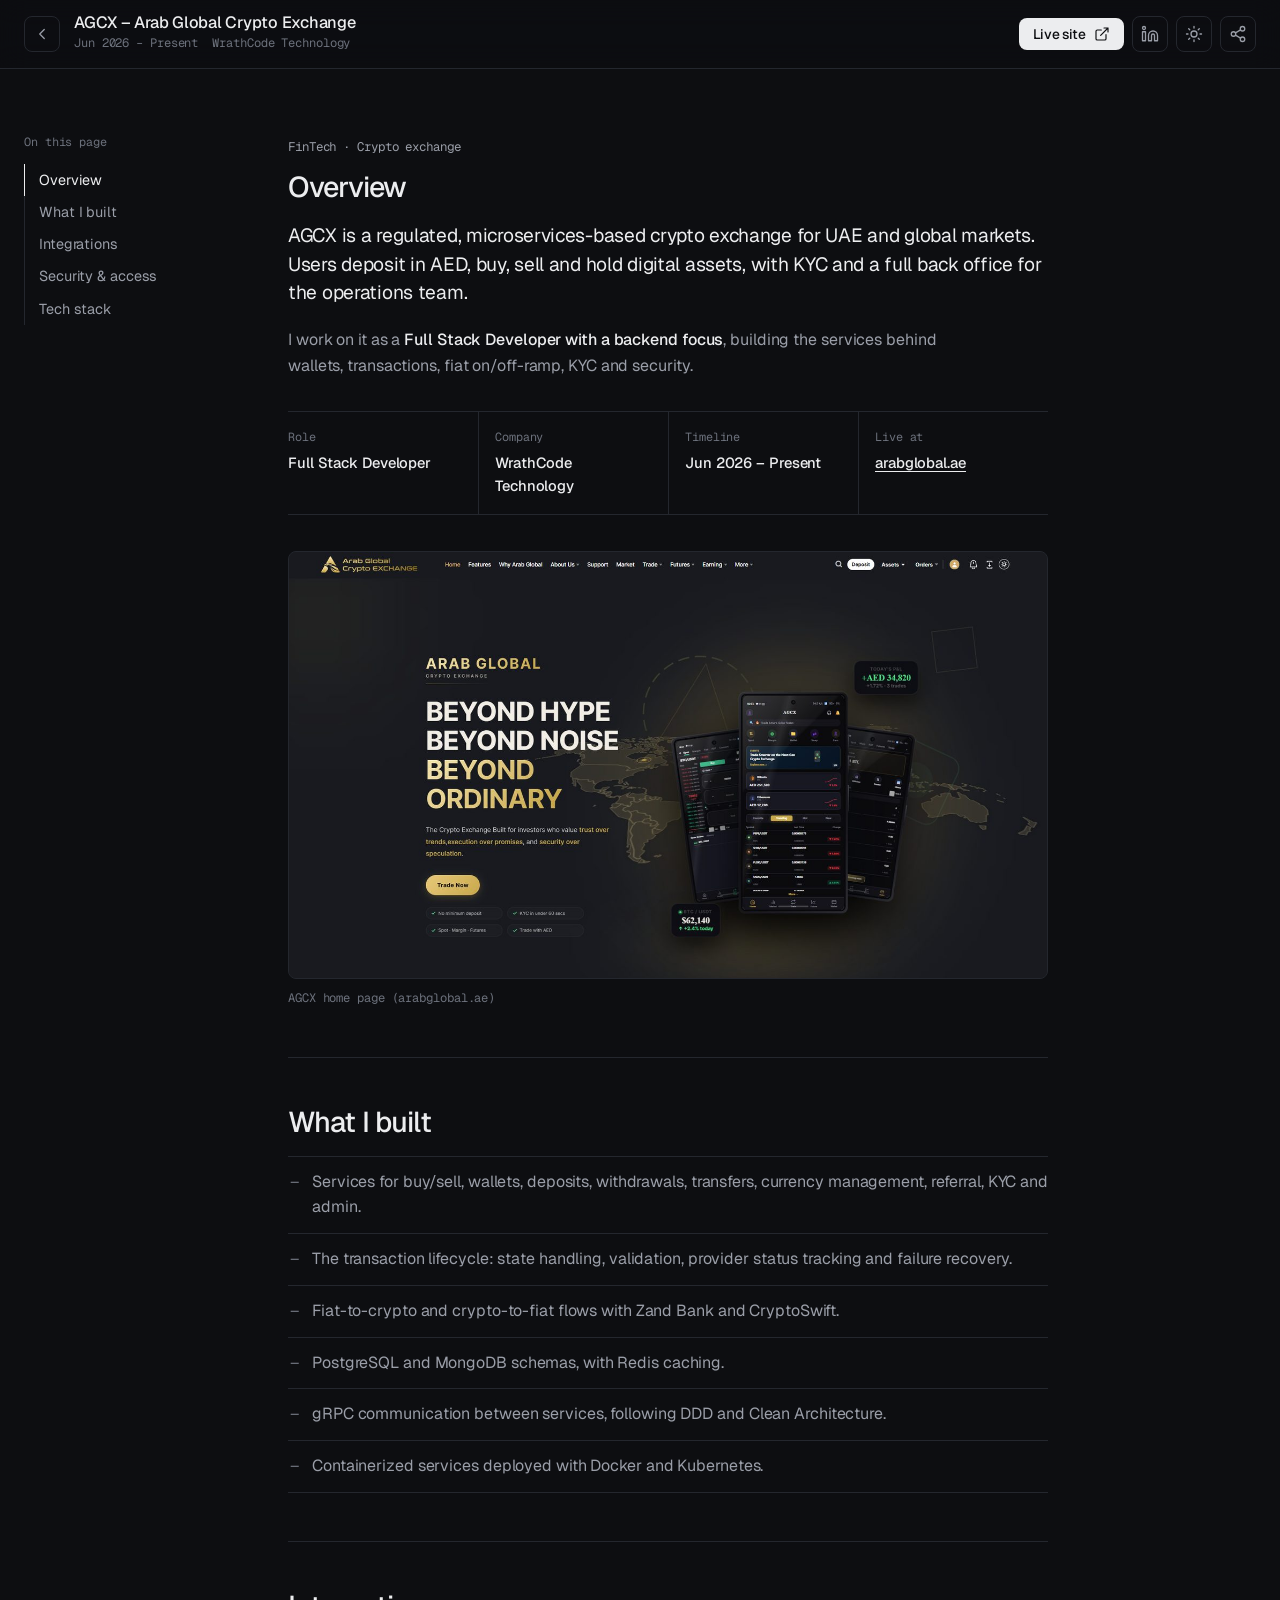
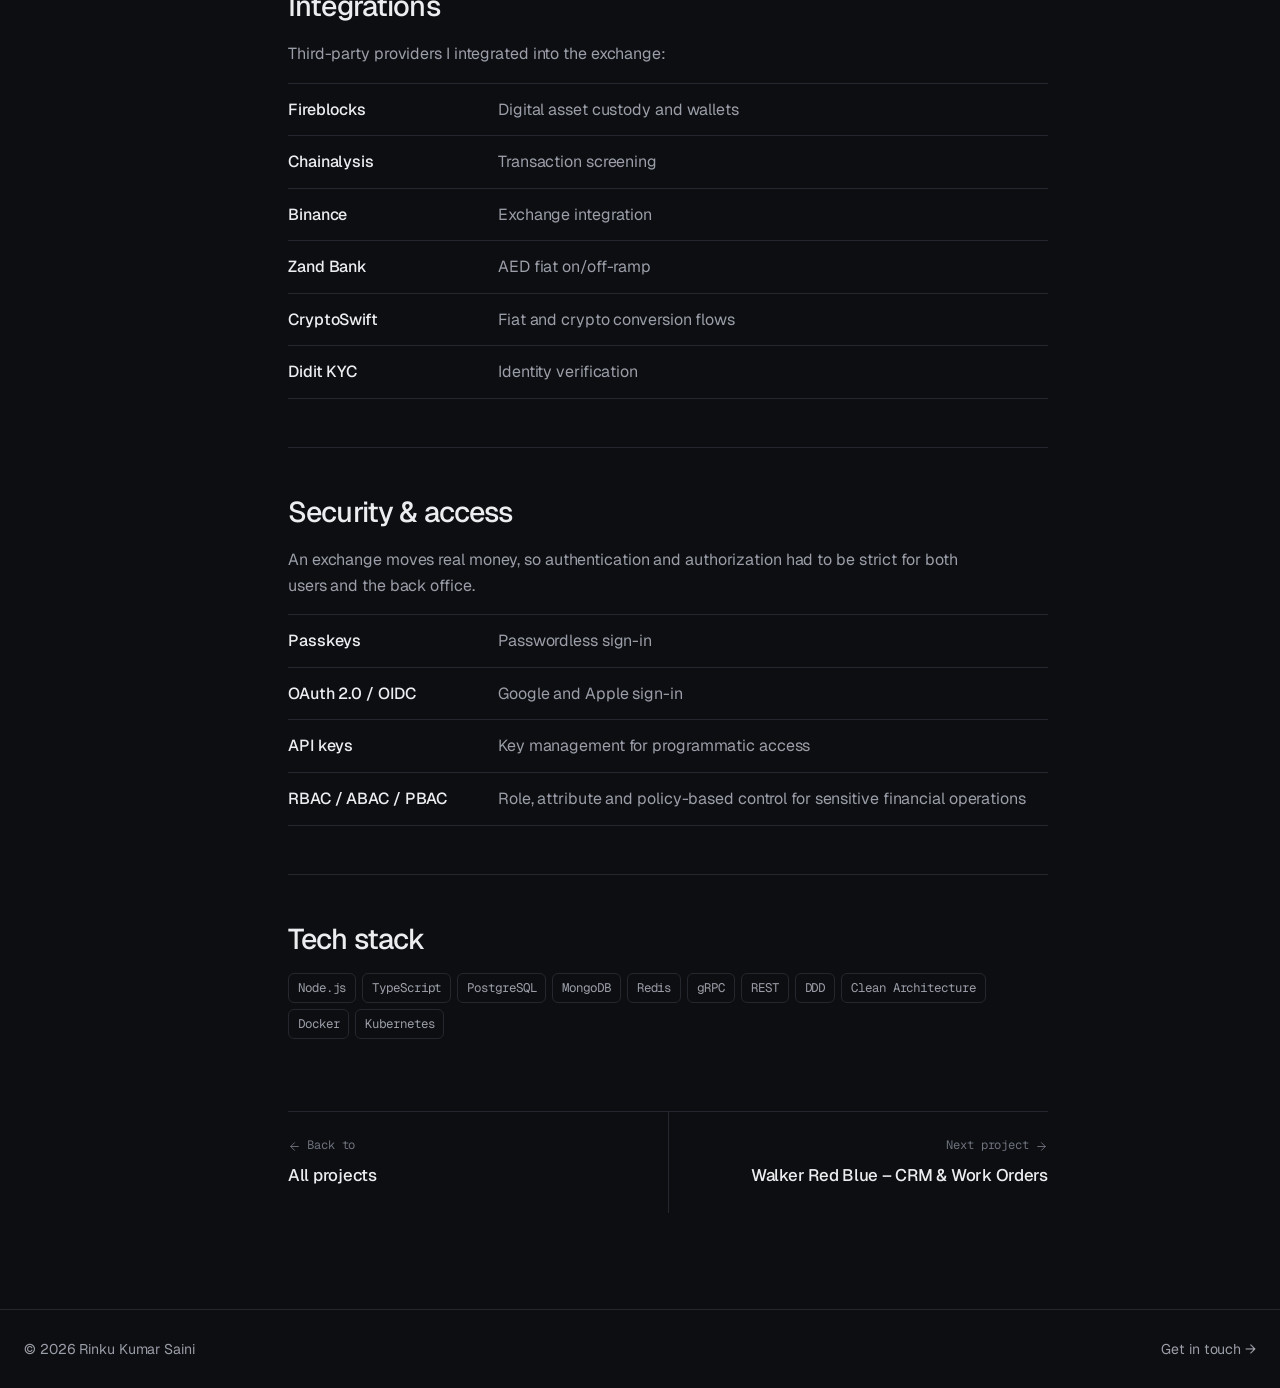
==== commit be461a57: "Refactor portfolio styles and scripts for improved dark theme consistency; update HTML files for the" ====
--- a/projects/agcx.html
+++ b/projects/agcx.html
@@ -1,5 +1,5 @@
 <!doctype html>
-<html lang="en" data-theme="light">
+<html lang="en" data-theme="dark">
 <head>
   <meta charset="utf-8">
   <meta name="viewport" content="width=device-width, initial-scale=1, viewport-fit=cover">
@@ -7,7 +7,7 @@
   <meta name="description" content="How Rinku Kumar Saini built the backend for AGCX, a regulated microservices crypto exchange: wallets, transactions, fiat on/off-ramp, KYC, Fireblocks custody and Passkeys auth.">
   <meta name="author" content="Rinku Kumar Saini">
   <link rel="canonical" href="https://rinku-kumar-saini-portfolio.vercel.app/projects/agcx.html">
-  <meta name="theme-color" content="#FAFAF8">
+  <meta name="theme-color" content="#0D0E11">
   <meta property="og:type" content="article">
   <meta property="og:title" content="AGCX – Arab Global Crypto Exchange | Rinku Kumar Saini">
   <meta property="og:description" content="Regulated microservices crypto exchange: wallets, transactions, fiat on/off-ramp, KYC and security.">
@@ -19,10 +19,10 @@
   <link rel="preconnect" href="https://fonts.googleapis.com">
   <link rel="preconnect" href="https://fonts.gstatic.com" crossorigin>
   <link href="https://fonts.googleapis.com/css2?family=Geist:wght@400;500;600&family=Geist+Mono:wght@400;500&family=Instrument+Serif:ital@0;1&display=swap" rel="stylesheet">
-  <link rel="stylesheet" href="../css/style.css?v=18">
-  <link rel="stylesheet" href="../css/project.css?v=18">
+  <link rel="stylesheet" href="../css/style.css?v=30">
+  <link rel="stylesheet" href="../css/project.css?v=30">
   <script>document.documentElement.classList.add("js");</script>
-  <script src="../js/theme.js?v=18"></script>
+  <script src="../js/theme.js?v=30"></script>
 </head>
 <body>
   <svg width="0" height="0" style="position:absolute" aria-hidden="true">
@@ -151,6 +151,6 @@
   </dialog>
   <div class="toast" role="status" aria-live="polite"></div>
 
-  <script src="../js/project.js?v=18" defer></script>
+  <script src="../js/project.js?v=30" defer></script>
 </body>
 </html>
--- a/css/style.css
+++ b/css/style.css
@@ -19,6 +19,16 @@
   --header-bg: rgba(13, 14, 17, 0.78);
   --menu-bg: rgba(13, 14, 17, 0.97);
   --shadow: rgba(0, 0, 0, 0.45);
+  --grid-line: rgba(255, 255, 255, 0.045);
+  --grid-hi: rgba(143, 176, 255, 0.35);
+  --dot: rgba(255, 255, 255, 0.09);
+  --glow-a: rgba(91, 132, 255, 0.16);
+  --glow-b: rgba(212, 165, 72, 0.13);
+  --gold: #E3B34C;
+  --gold-2: #F6D88A;
+  --gold-deep: #B8862B;
+  --gold-glow: rgba(227, 179, 76, 0.14);
+  --gold-line: rgba(227, 179, 76, 0.42);
   --btn-hover: #FFFFFF;
 
   /* Aliases used by the project pages */
@@ -58,6 +68,16 @@
   --header-bg: rgba(250, 250, 248, 0.82);
   --menu-bg: rgba(250, 250, 248, 0.98);
   --shadow: rgba(23, 24, 27, 0.08);
+  --grid-line: rgba(23, 24, 27, 0.055);
+  --grid-hi: rgba(36, 72, 216, 0.28);
+  --dot: rgba(23, 24, 27, 0.12);
+  --glow-a: rgba(36, 72, 216, 0.10);
+  --glow-b: rgba(196, 146, 42, 0.12);
+  --gold: #B8862B;
+  --gold-2: #E0B455;
+  --gold-deep: #8F6514;
+  --gold-glow: rgba(196, 146, 42, 0.12);
+  --gold-line: rgba(184, 134, 43, 0.38);
   --btn-hover: #33353B;
   --soft: rgba(23, 24, 27, 0.025);
   color-scheme: light;
@@ -181,7 +201,24 @@
 .share-menu .done, .share-menu .done .ic { color: var(--ok); }
 
 /* ---------- Hero ---------- */
-.hero { padding-top: calc(var(--header-h) + 72px); padding-bottom: 88px; overflow: hidden; }
+.hero { position: relative; isolation: isolate; padding-top: calc(var(--header-h) + 72px); padding-bottom: 88px; overflow: hidden; }
+/* Hero background: graph-paper grid, soft glows and a grid spotlight that follows the cursor */
+.hero-bg { position: absolute; inset: 0; z-index: -1; pointer-events: none; }
+.hb-grid, .hb-glow { position: absolute; inset: 0; }
+.hb-grid {
+  background-image: linear-gradient(var(--grid-line) 1px, transparent 1px), linear-gradient(90deg, var(--grid-line) 1px, transparent 1px);
+  background-size: 56px 56px; background-position: center top;
+}
+.hb-grid {
+  -webkit-mask-image: radial-gradient(ellipse 75% 70% at 60% 40%, #000 25%, transparent 78%);
+  mask-image: radial-gradient(ellipse 75% 70% at 60% 40%, #000 25%, transparent 78%);
+}
+.hb-glow {
+  background:
+    radial-gradient(520px 380px at 74% 42%, var(--glow-a), transparent 70%),
+    radial-gradient(420px 320px at 8% 88%, var(--glow-b), transparent 70%),
+    radial-gradient(300px 220px at 96% 8%, var(--gold-glow), transparent 70%);
+}
 .hero-grid { display: grid; grid-template-columns: minmax(0, 0.9fr) minmax(0, 1.1fr); gap: 48px; align-items: center; }
 .kicker {
   display: inline-flex; align-items: center; gap: 10px; margin-bottom: 26px; padding: 6px 12px 6px 10px; border-radius: 999px;
@@ -191,7 +228,13 @@
 .hero-name { display: block; font-size: clamp(2.2rem, 1.4rem + 2.6vw, 3.5rem); line-height: 1.05; margin-bottom: 12px; white-space: nowrap; }
 .hero-sub { display: block; font-size: clamp(1.5rem, 1.05rem + 1.6vw, 2.4rem); line-height: 1.16; letter-spacing: -0.03em; max-width: 21ch; }
 .hero-blue { color: var(--accent); }
-.script { position: relative; display: inline-block; font-family: "Caveat", var(--serif), cursive; font-weight: 600; font-size: 1.32em; line-height: 1; letter-spacing: 0; color: var(--accent); padding: 0 2px; }
+.script { position: relative; display: inline-block; font-family: "Caveat", var(--serif), cursive; font-weight: 600; font-size: 1.32em; line-height: 1; letter-spacing: 0; color: var(--gold); padding: 0 2px; }
+.script-text {
+  background: linear-gradient(100deg, var(--gold-deep) 0%, var(--gold) 30%, var(--gold-2) 50%, var(--gold) 70%, var(--gold-deep) 100%);
+  background-size: 220% 100%; -webkit-background-clip: text; background-clip: text; color: transparent;
+  animation: gold-shimmer 5s ease-in-out infinite;
+}
+@keyframes gold-shimmer { 0%, 100% { background-position: 100% 0; } 50% { background-position: 0 0; } }
 .scribble { position: absolute; left: 0; right: 0; bottom: -0.16em; width: 100%; height: 0.32em; overflow: visible; }
 .scribble path { fill: none; stroke: currentColor; stroke-width: 3; stroke-linecap: round; stroke-dasharray: 420; stroke-dashoffset: 420; }
 .js .hero-title.in .scribble path { animation: draw 1.1s var(--ease) .7s forwards; }
@@ -312,7 +355,40 @@
 @keyframes ping { 0% { transform: scale(.6); opacity: .7; } 80%, 100% { transform: scale(1.6); opacity: 0; } }
 
 /* ---------- Sections ---------- */
-.section { padding-block: 112px; border-top: 1px solid var(--line); }
+.section { position: relative; isolation: isolate; padding-block: 112px; border-top: 1px solid var(--line); }
+.section::before { content: ""; position: absolute; inset: 0; z-index: -1; pointer-events: none; }
+/* Automatic diagonal light sweep over the grid (layer injected by main.js); no mouse effect */
+.hero { --pat-img: linear-gradient(var(--gold-line) 1px, transparent 1px), linear-gradient(90deg, var(--gold-line) 1px, transparent 1px); --pat-size: 56px 56px; --pat-mask: radial-gradient(ellipse 75% 70% at 60% 40%, #000 25%, transparent 78%); }
+.section { --pat-img: linear-gradient(var(--gold-line) 1px, transparent 1px), linear-gradient(90deg, var(--gold-line) 1px, transparent 1px); --pat-size: 48px 48px; --pat-mask: linear-gradient(90deg, #000, transparent 24%, transparent 76%, #000); }
+.fx-flash {
+  position: absolute; inset: 0; z-index: -1; pointer-events: none;
+  background-image: var(--pat-img); background-size: var(--pat-size); background-position: center top;
+  filter: brightness(1.7) saturate(1.25);
+  -webkit-mask-image: var(--pat-mask), linear-gradient(135deg, transparent 44%, #000 49%, #000 51%, transparent 56%);
+  mask-image: var(--pat-mask), linear-gradient(135deg, transparent 44%, #000 49%, #000 51%, transparent 56%);
+  -webkit-mask-size: 100% 100%, 300% 300%; mask-size: 100% 100%, 300% 300%;
+  -webkit-mask-repeat: no-repeat; mask-repeat: no-repeat;
+  -webkit-mask-position: 0 0, 90% 90%; mask-position: 0 0, 90% 90%;
+  -webkit-mask-composite: source-in; mask-composite: intersect;
+  animation: flash-sweep 8s ease-in-out infinite; animation-delay: var(--flash-delay, 0s);
+}
+@keyframes flash-sweep {
+  0% { -webkit-mask-position: 0 0, 90% 90%; mask-position: 0 0, 90% 90%; }
+  38%, 100% { -webkit-mask-position: 0 0, 10% 10%; mask-position: 0 0, 10% 10%; }
+}
+
+}
+
+/* Static background: the same fine grid on both side edges of every section, with gold glows on each side */
+.section::before {
+  background-image:
+    radial-gradient(420px 360px at 0% 50%, var(--gold-glow), transparent 70%),
+    radial-gradient(420px 360px at 100% 50%, var(--gold-glow), transparent 70%),
+    linear-gradient(var(--grid-line) 1px, transparent 1px), linear-gradient(90deg, var(--grid-line) 1px, transparent 1px);
+  background-size: 100% 100%, 100% 100%, 48px 48px, 48px 48px;
+  background-position: 0 0, 0 0, center top, center top;
+  -webkit-mask-image: var(--pat-mask); mask-image: var(--pat-mask);
+}
 .split { display: grid; grid-template-columns: 260px minmax(0, 1fr); gap: 48px; }
 .sec-head .title { white-space: nowrap; }
 .sec-head { display: flex; align-items: baseline; gap: 14px; align-self: start; position: sticky; top: calc(var(--header-h) + 32px); }
@@ -541,6 +617,7 @@
   .hero-visual { height: auto; }
   .arch { position: relative; left: auto; top: auto; width: 100%; }
   .note, .arrow { display: none; }
+  .hb-grid { -webkit-mask-image: radial-gradient(ellipse 90% 60% at 50% 30%, #000 20%, transparent 75%); mask-image: radial-gradient(ellipse 90% 60% at 50% 30%, #000 20%, transparent 75%); }
   .hero-visual { padding-top: 0; }
   .focus-list li, .skill-table > div, .xp > li { grid-template-columns: 1fr; gap: 6px; }
   .xp-when { line-height: 1.6; }
